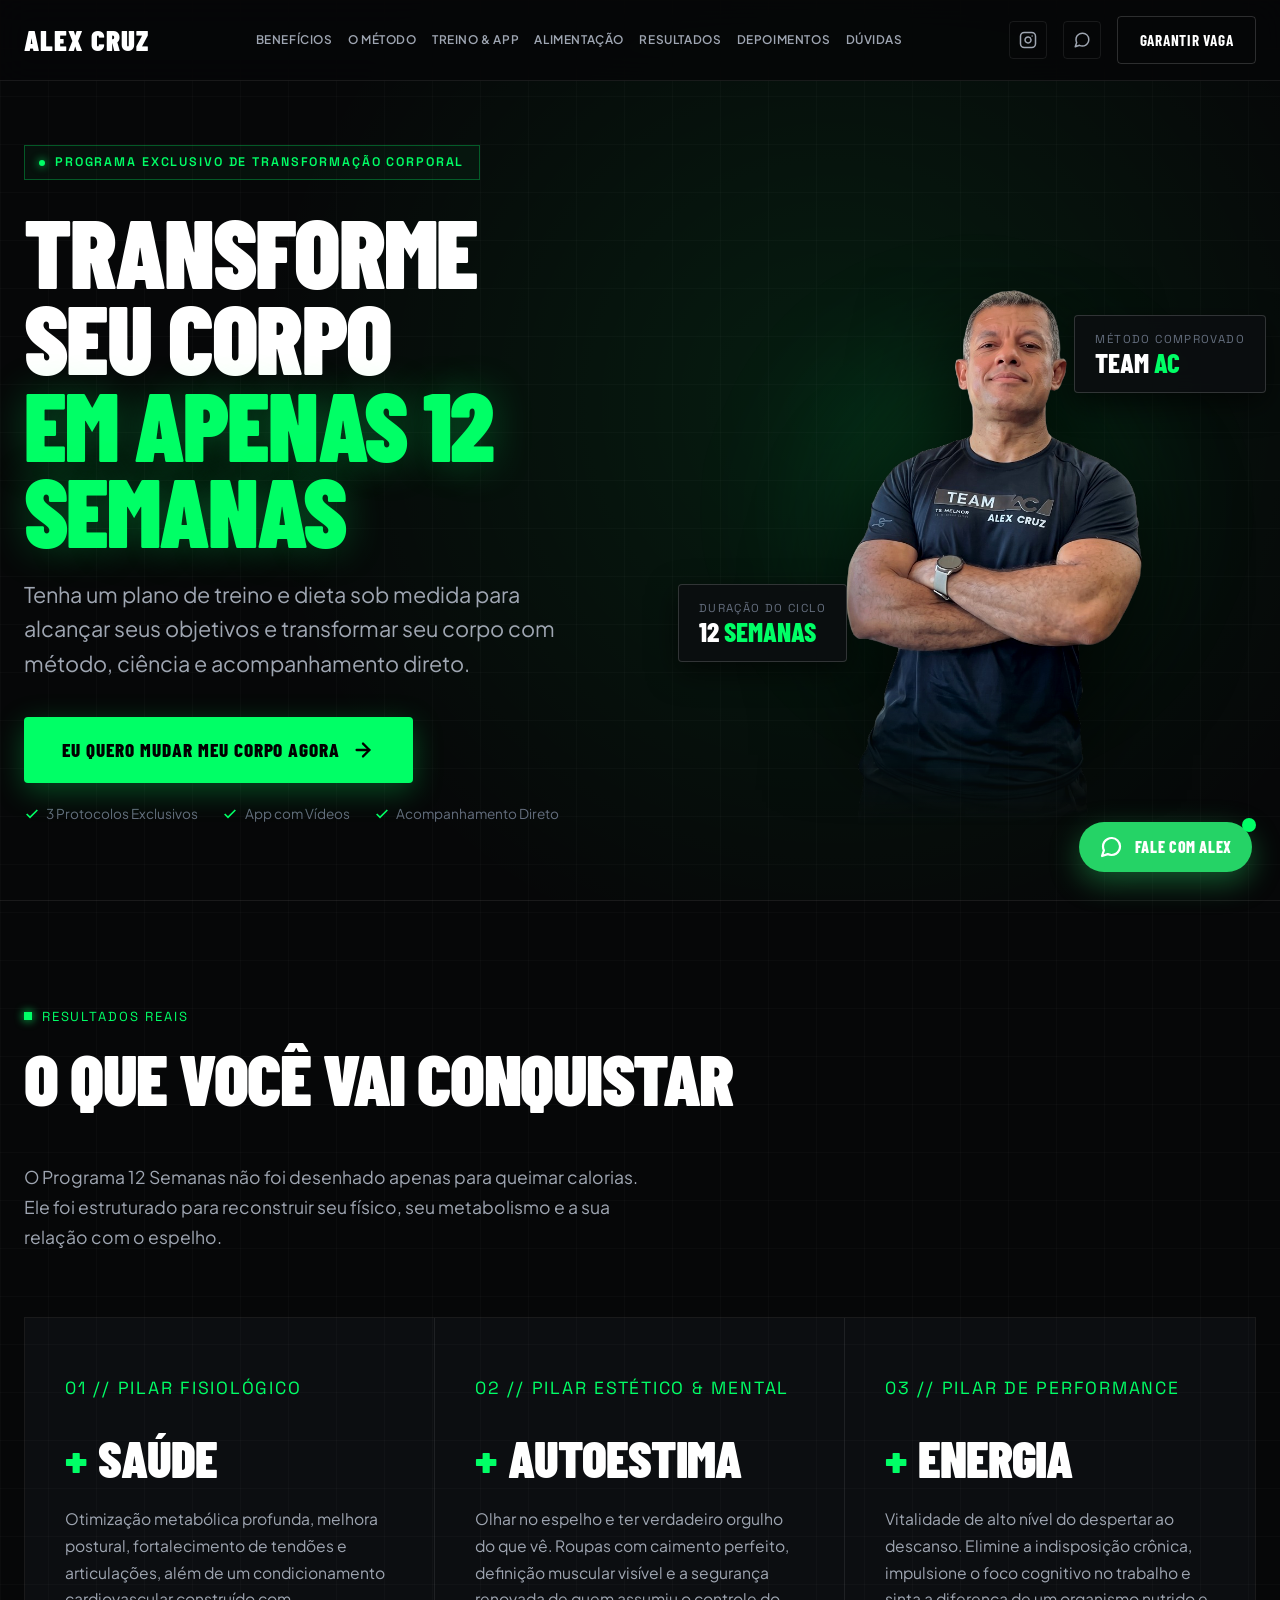
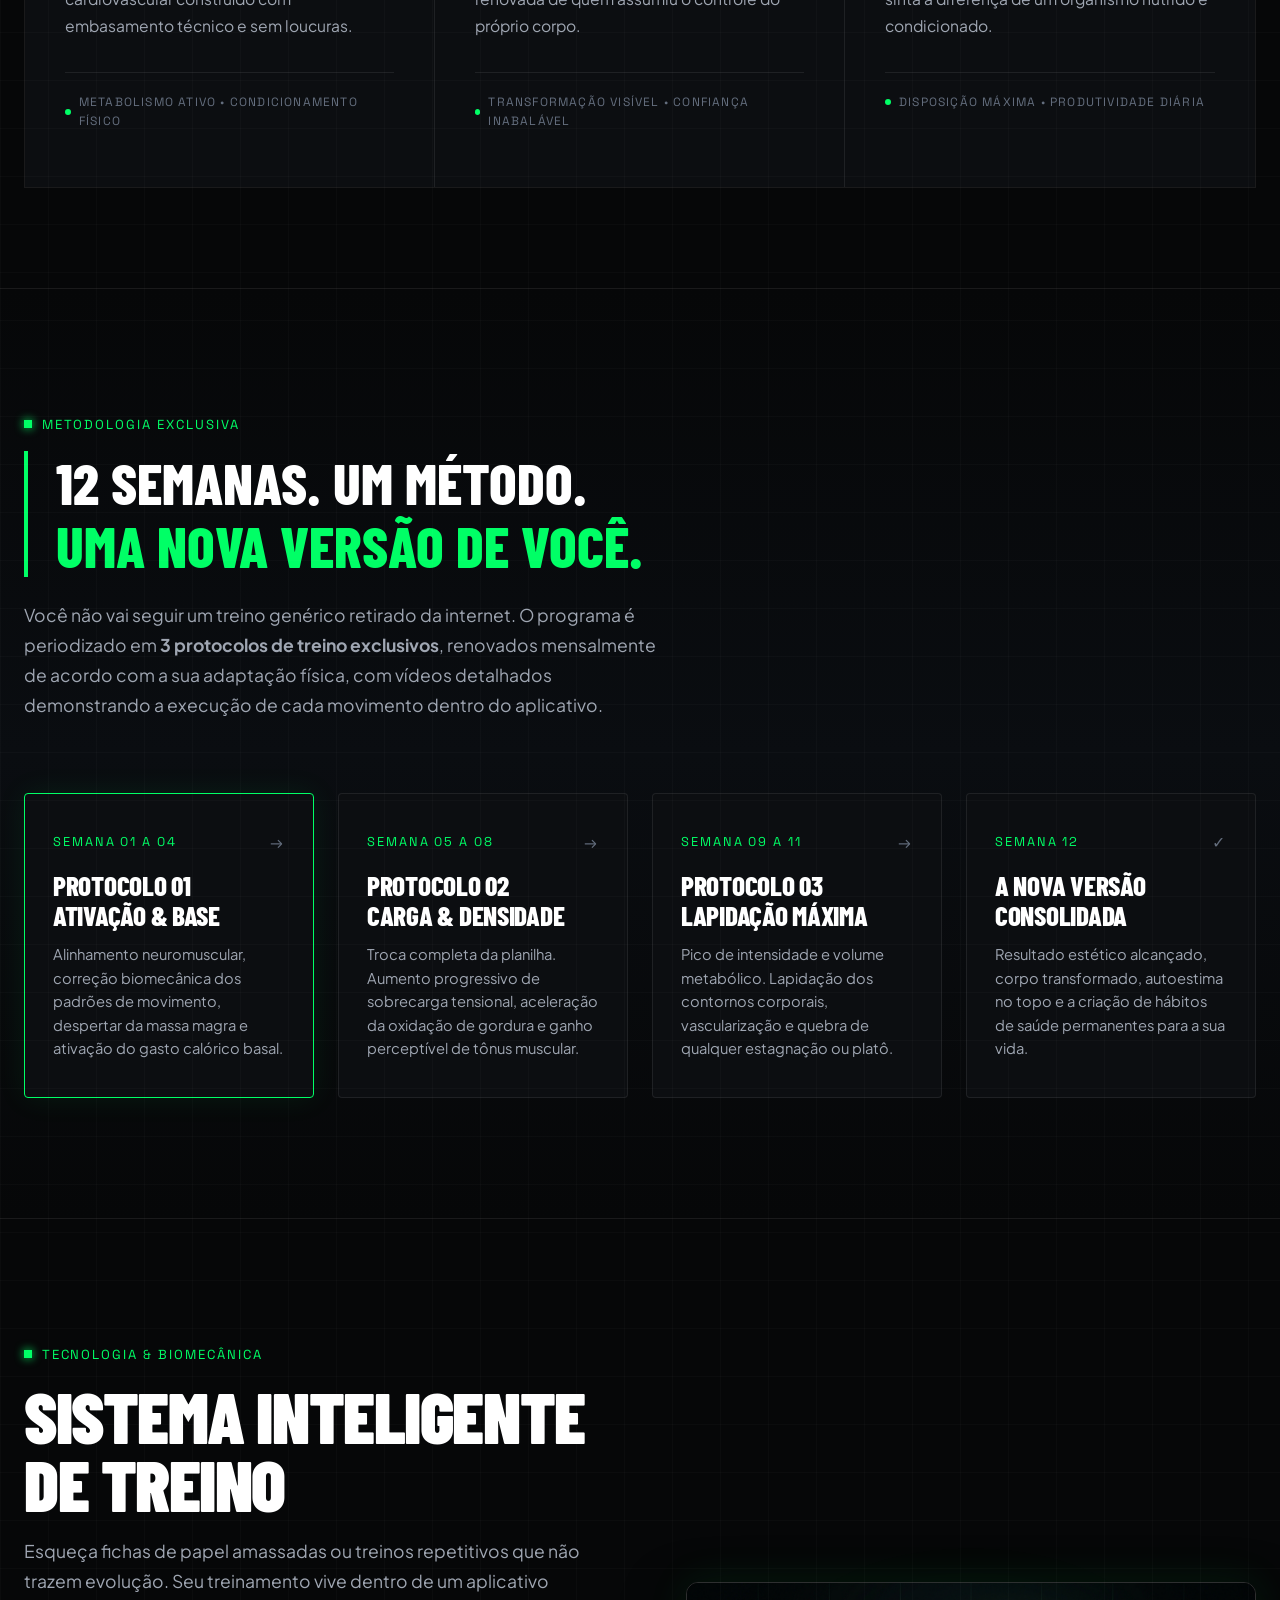
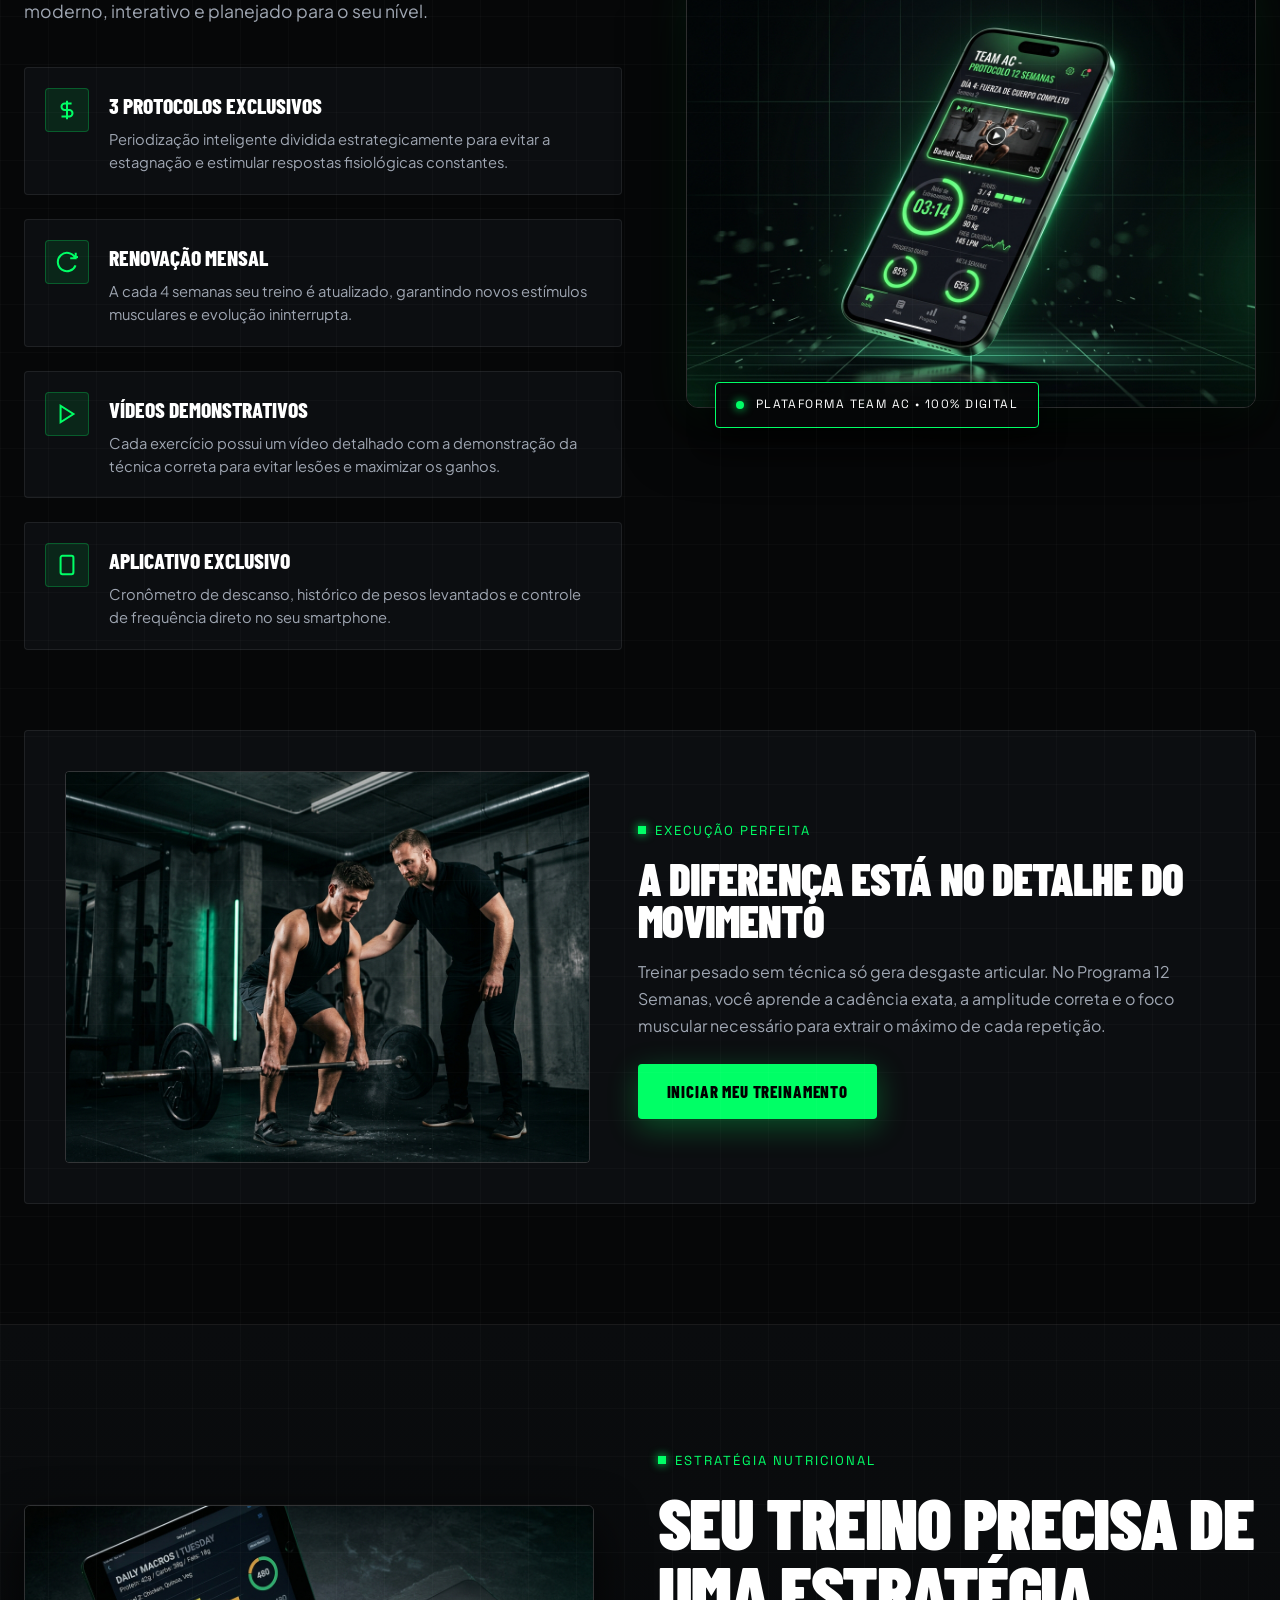
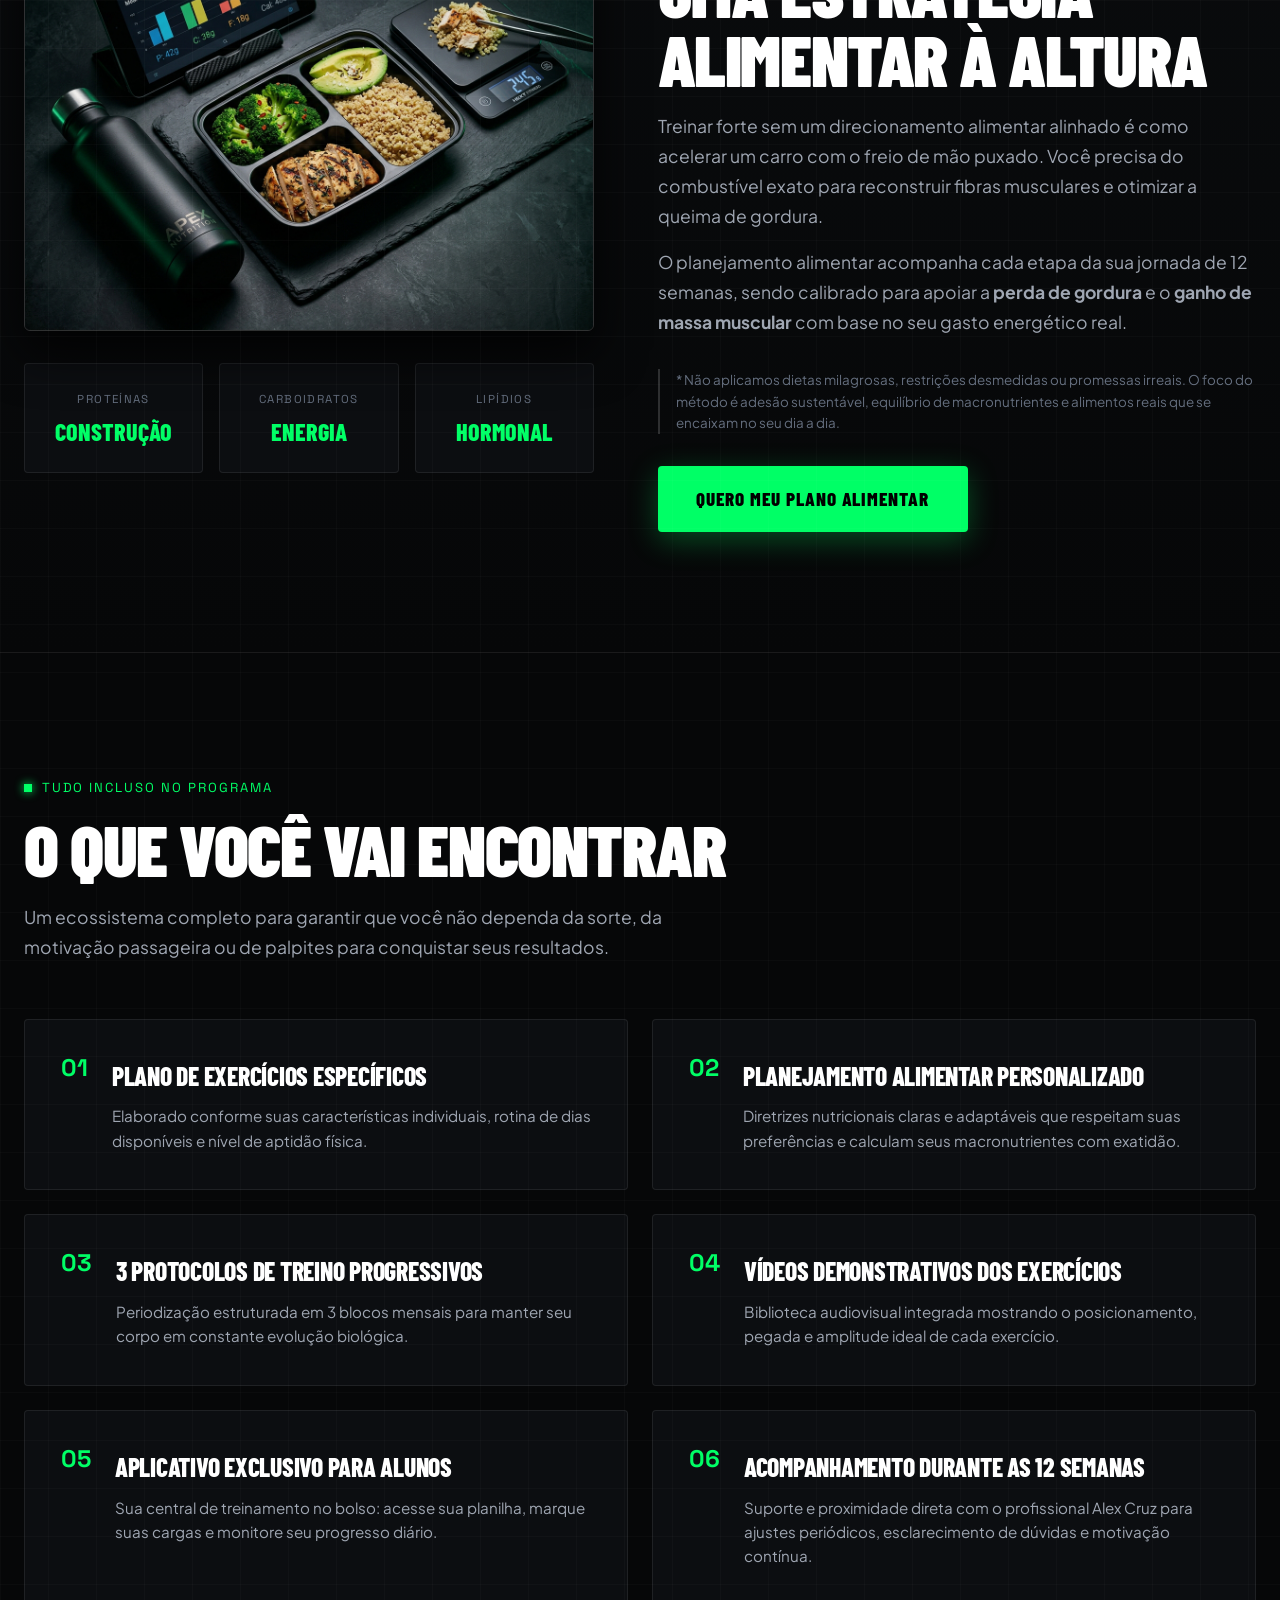
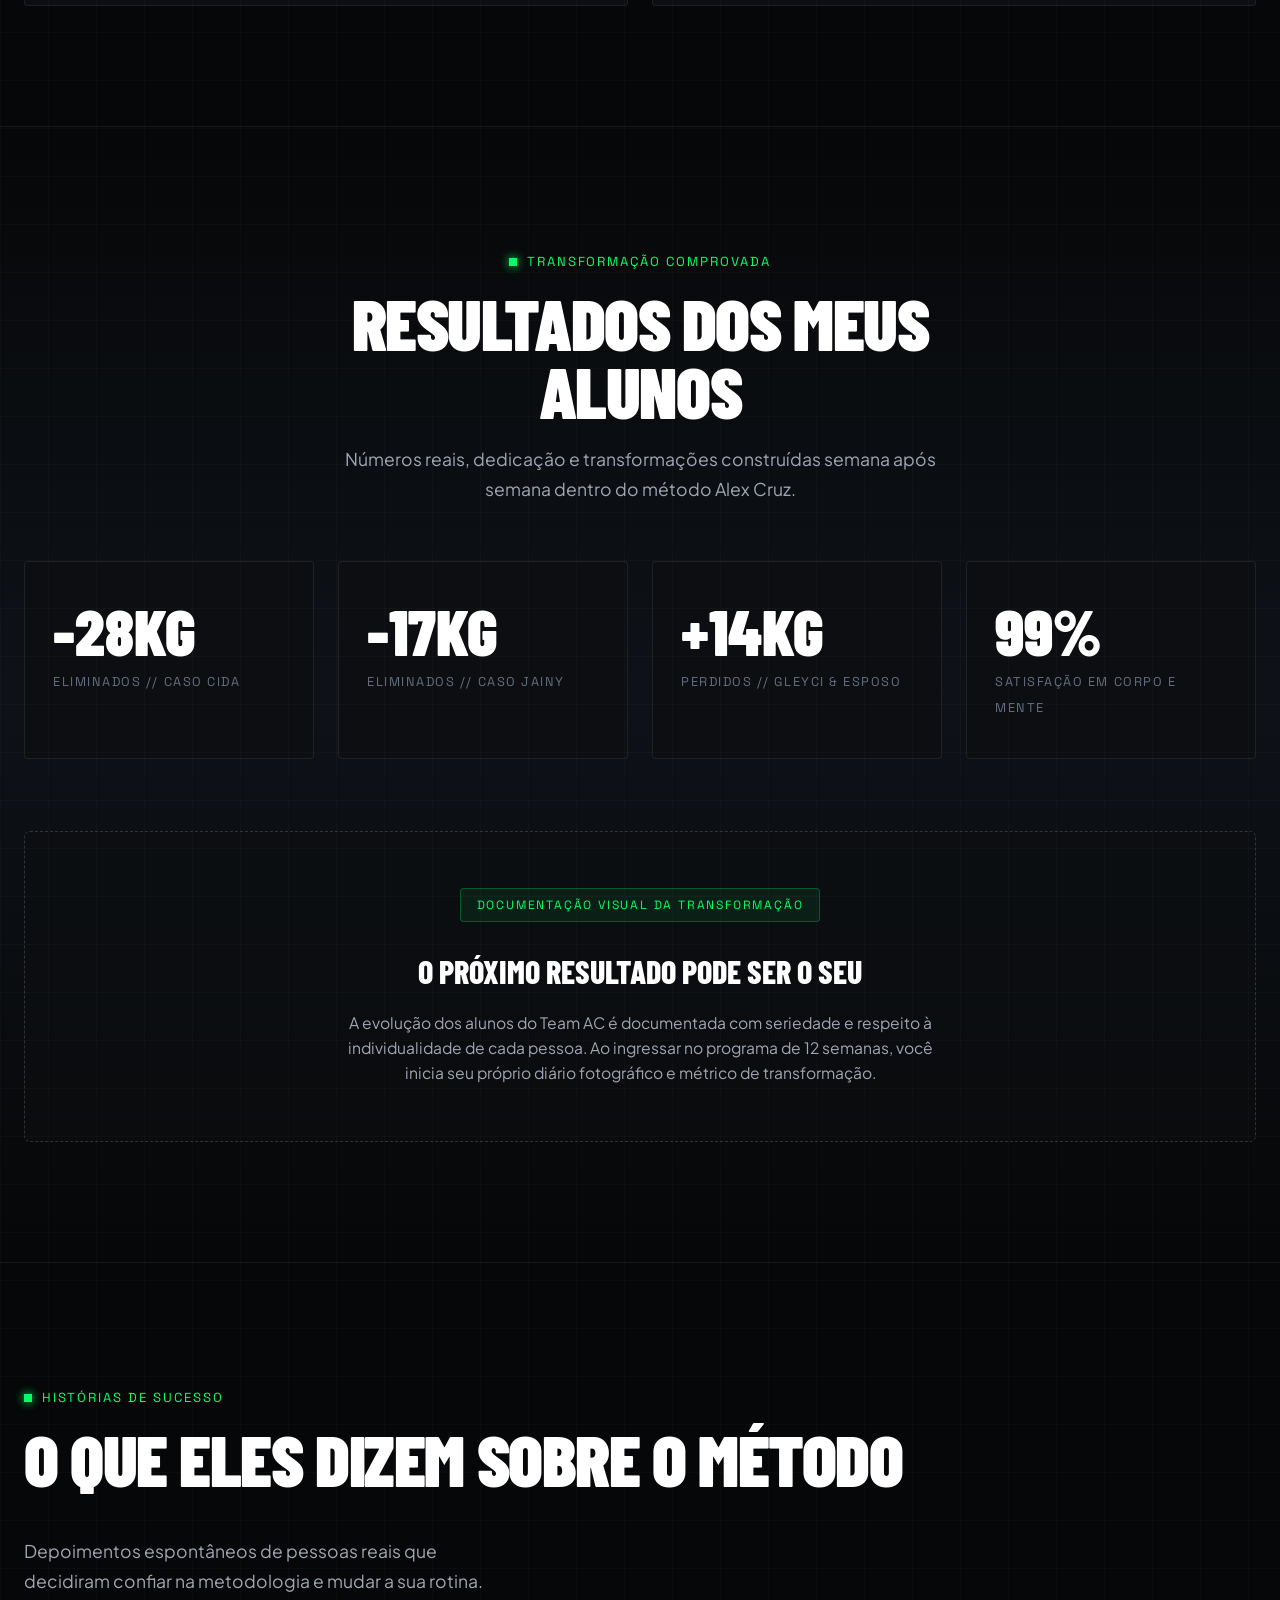
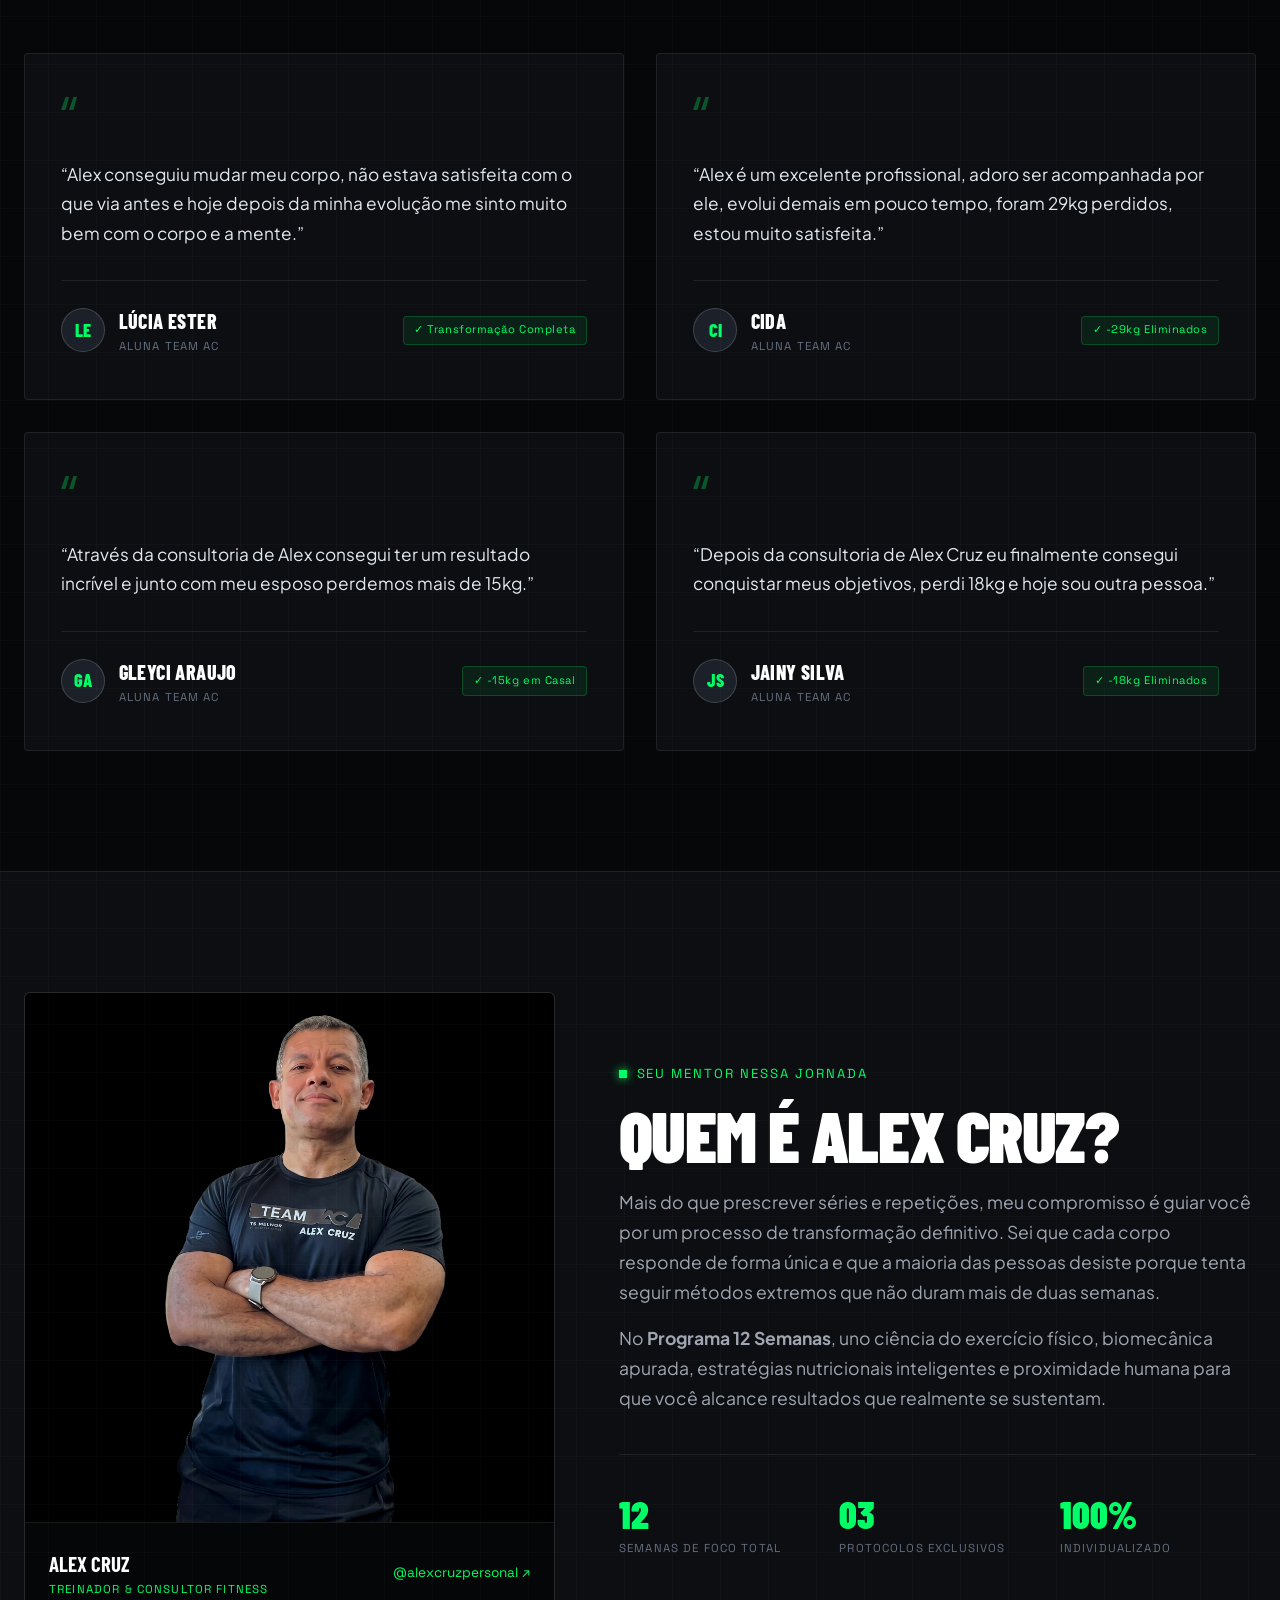
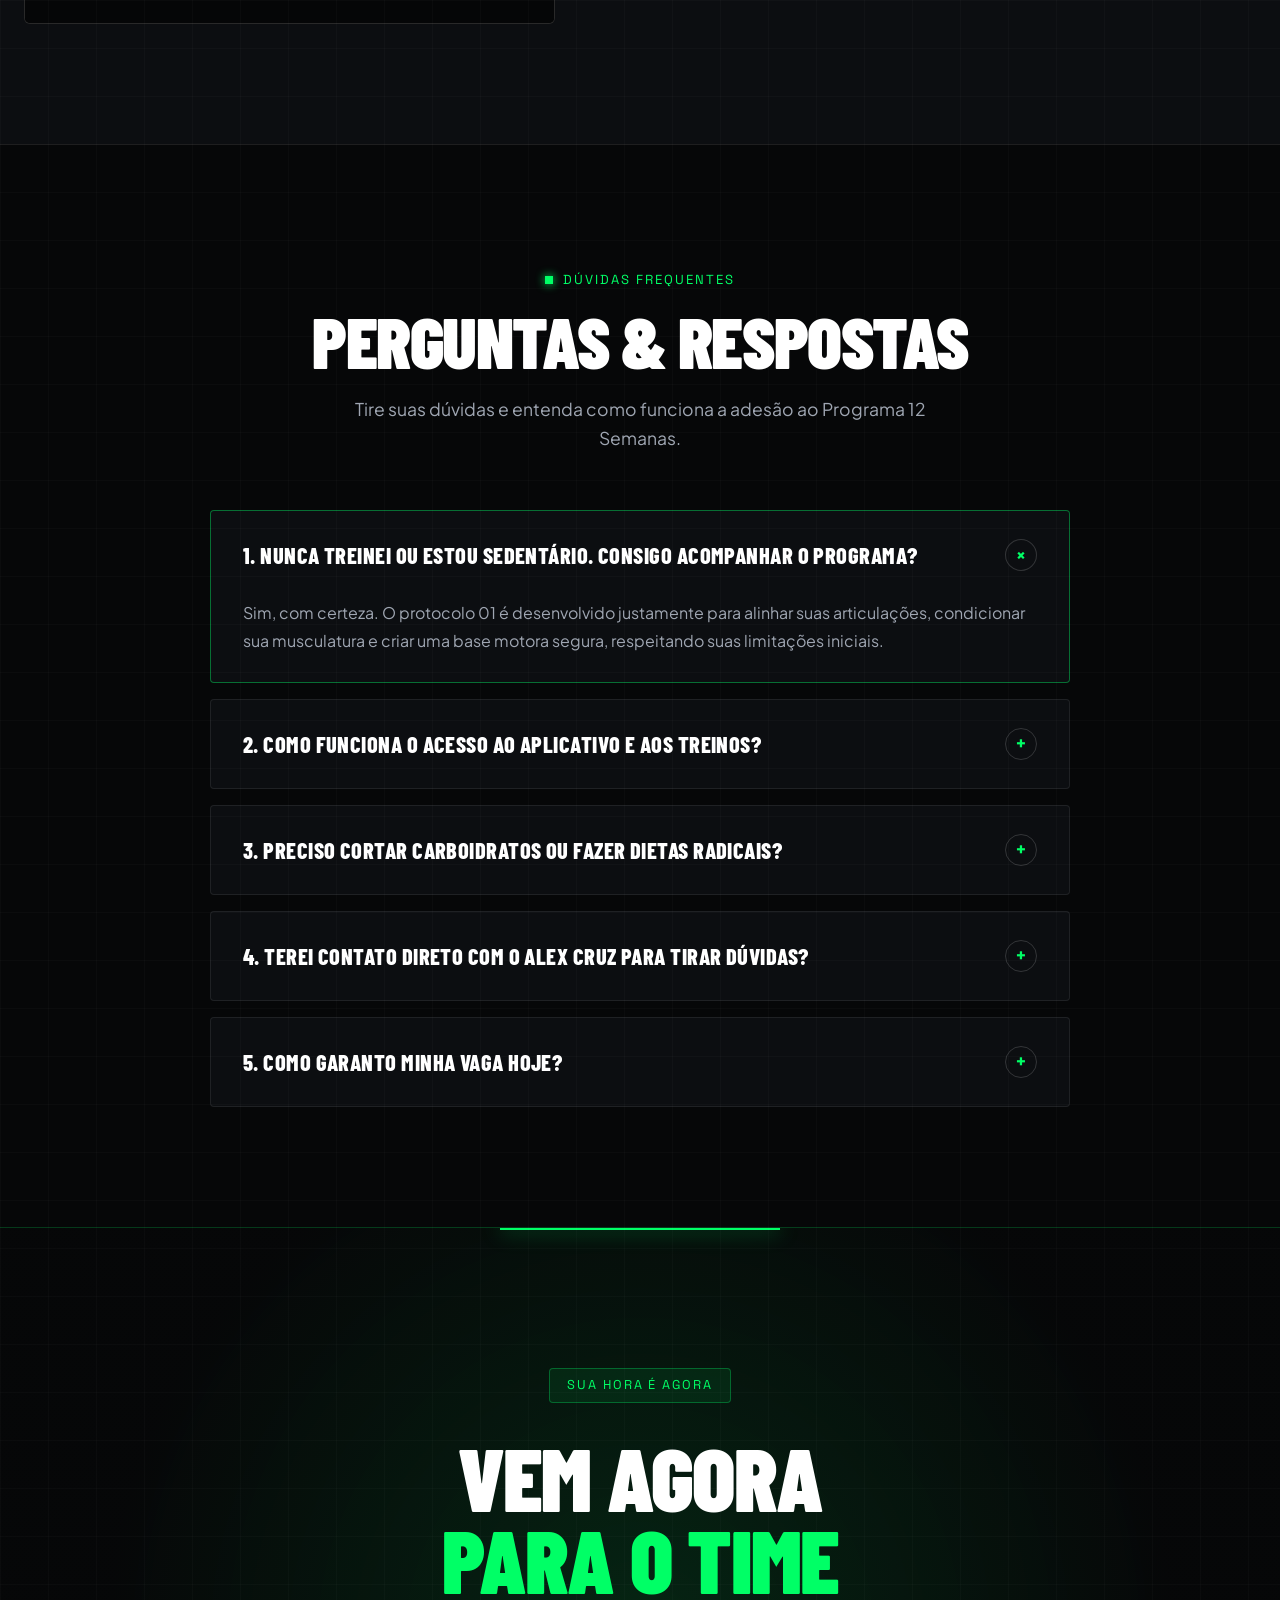
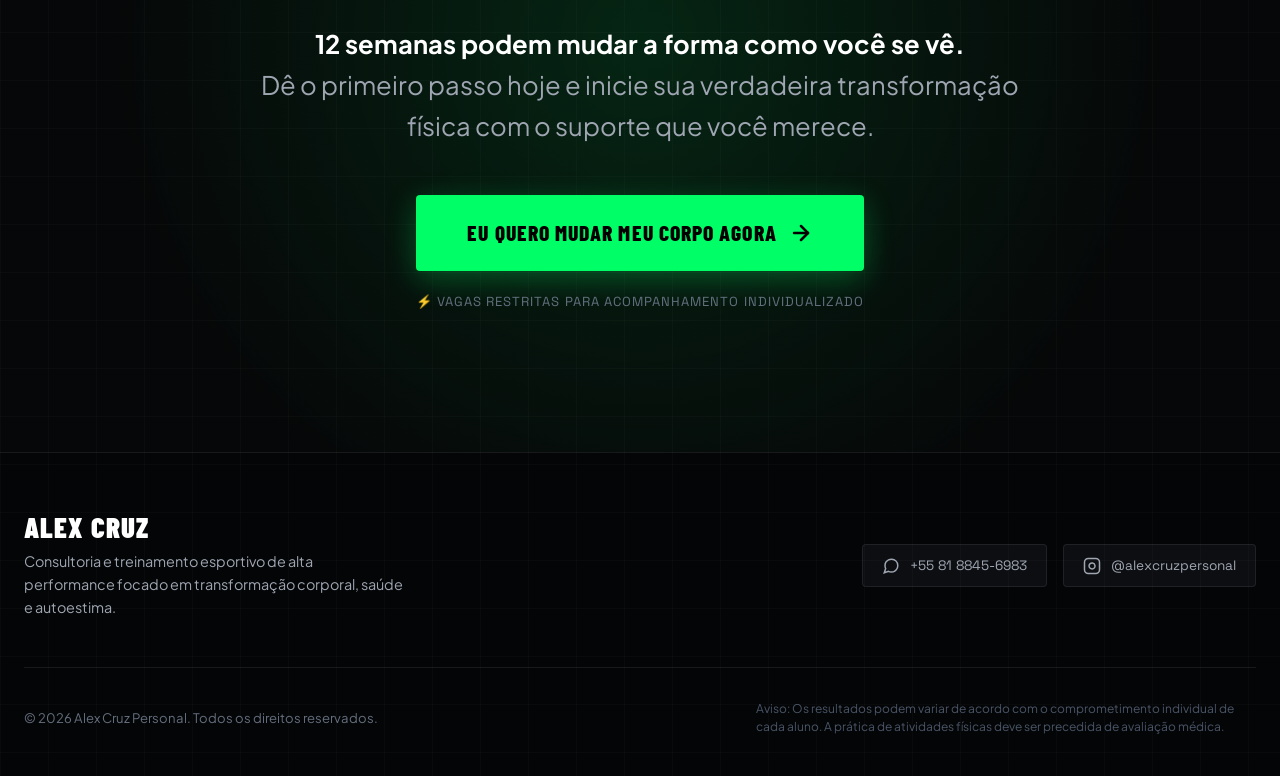
==== index.html @ e9a7831a "tudo" ====
<!DOCTYPE html>
<html lang="pt-BR">
<head>
  <meta charset="UTF-8">
  <meta name="viewport" content="width=device-width, initial-scale=1.0">
  <title>ALEX CRUZ | Programa 12 Semanas - Transforme Seu Corpo</title>
  <meta name="description" content="Transforme seu corpo em apenas 12 semanas com o acompanhamento de Alex Cruz. Treino e alimentação sob medida com protocolos exclusivos e aplicativo dedicado.">
  
  <!-- Favicon -->
  <link rel="icon" type="image/svg+xml" href="data:image/svg+xml,<svg xmlns='http://www.w3.org/2000/svg' viewBox='0 0 100 100'><text y='.9em' font-size='90'>⚡</text></svg>">
  
  <!-- CSS -->
  <link rel="stylesheet" href="css/style.css">
</head>
<body class="bg-pattern">

  <!-- Header / Navigation -->
  <header class="site-header">
    <div class="container">
      <div class="nav-wrap">
        <a href="#" class="brand-logo">
          <span class="brand-logo-text">ALEX CRUZ</span>
        </a>

        <nav>
          <ul class="nav-links">
            <li><a href="#beneficios">Benefícios</a></li>
            <li><a href="#programa">O Método</a></li>
            <li><a href="#treinamento">Treino & App</a></li>
            <li><a href="#alimentacao">Alimentação</a></li>
            <li><a href="#resultados">Resultados</a></li>
            <li><a href="#depoimentos">Depoimentos</a></li>
            <li><a href="#faq">Dúvidas</a></li>
          </ul>
        </nav>

        <div class="nav-cta-group">
          <!-- Instagram -->
          <a href="https://www.instagram.com/alexcruzpersonal" target="_blank" rel="noopener noreferrer" class="social-pill" title="Instagram @alexcruzpersonal">
            <svg width="18" height="18" viewBox="0 0 24 24" fill="none" stroke="currentColor" stroke-width="2" stroke-linecap="round" stroke-linejoin="round">
              <rect x="2" y="2" width="20" height="20" rx="5" ry="5"></rect>
              <path d="M16 11.37A4 4 0 1 1 12.63 8 4 4 0 0 1 16 11.37z"></path>
              <line x1="17.5" y1="6.5" x2="17.51" y2="6.5"></line>
            </svg>
          </a>

          <!-- WhatsApp Direct -->
          <a href="https://wa.me/5581988456983?text=Ol%C3%A1%20Alex%2C%20quero%20transformar%20meu%20corpo%20com%20o%20Programa%2012%20Semanas!" target="_blank" rel="noopener noreferrer" class="social-pill" title="WhatsApp (+55 81 8845-6983)">
            <svg width="18" height="18" viewBox="0 0 24 24" fill="none" stroke="currentColor" stroke-width="2" stroke-linecap="round" stroke-linejoin="round">
              <path d="M21 11.5a8.38 8.38 0 0 1-.9 3.8 8.5 8.5 0 0 1-7.6 4.7 8.38 8.38 0 0 1-3.8-.9L3 21l1.9-5.7a8.38 8.38 0 0 1-.9-3.8 8.5 8.5 0 0 1 4.7-7.6 8.38 8.38 0 0 1 3.8-.9h.5a8.48 8.48 0 0 1 8 8v.5z"></path>
            </svg>
          </a>

          <a href="https://wa.me/5581988456983?text=Ol%C3%A1%20Alex%2C%20quero%20transformar%20meu%20corpo%20com%20o%20Programa%2012%20Semanas!" target="_blank" rel="noopener noreferrer" class="btn-secondary">
            Garantir Vaga
          </a>

          <button class="mobile-toggle" aria-label="Abrir menu">
            ☰
          </button>
        </div>
      </div>
    </div>
  </header>

  <!-- ==========================================================================
       1. HERO SECTION
       Alex Cruz Protagonista • Grande • Sem Fundo • Transparência Vertical
       ========================================================================== -->
  <section class="hero-section">
    <div class="container">
      <div class="hero-grid">
        
        <!-- Hero Text & CTA -->
        <div class="hero-content">
          <div class="hero-badge-tag">
            <span class="hero-badge-dot"></span>
            PROGRAMA EXCLUSIVO DE TRANSFORMAÇÃO CORPORAL
          </div>

          <h1 class="hero-title">
            TRANSFORME<br>
            SEU CORPO
            <span class="hero-title-highlight">EM APENAS 12 SEMANAS</span>
          </h1>

          <p class="hero-subheadline">
            Tenha um plano de treino e dieta sob medida para alcançar seus objetivos e transformar seu corpo com método, ciência e acompanhamento direto.
          </p>

          <div class="hero-actions">
            <a href="https://wa.me/5581988456983?text=Ol%C3%A1%20Alex%2C%20quero%20transformar%20meu%20corpo%20com%20o%20Programa%2012%20Semanas!" target="_blank" rel="noopener noreferrer" class="btn-primary">
              <span>EU QUERO MUDAR MEU CORPO AGORA</span>
              <svg width="22" height="22" viewBox="0 0 24 24" fill="none" stroke="currentColor" stroke-width="2.5" stroke-linecap="round" stroke-linejoin="round">
                <line x1="5" y1="12" x2="19" y2="12"></line>
                <polyline points="12 5 19 12 12 19"></polyline>
              </svg>
            </a>

            <div class="hero-guarantee">
              <div class="hero-guarantee-item">
                <svg width="16" height="16" viewBox="0 0 24 24" fill="none" stroke="currentColor" stroke-width="2.5"><polyline points="20 6 9 17 4 12"></polyline></svg>
                <span>3 Protocolos Exclusivos</span>
              </div>
              <div class="hero-guarantee-item">
                <svg width="16" height="16" viewBox="0 0 24 24" fill="none" stroke="currentColor" stroke-width="2.5"><polyline points="20 6 9 17 4 12"></polyline></svg>
                <span>App com Vídeos</span>
              </div>
              <div class="hero-guarantee-item">
                <svg width="16" height="16" viewBox="0 0 24 24" fill="none" stroke="currentColor" stroke-width="2.5"><polyline points="20 6 9 17 4 12"></polyline></svg>
                <span>Acompanhamento Direto</span>
              </div>
            </div>
          </div>
        </div>

        <!-- Hero Visual: Alex Cruz Protagonist -->
        <div class="hero-visual-wrapper">
          <div class="hero-visual-aura"></div>
          
          <div class="hero-visual-frame">
            <img 
              src="assets/alex-hero.png" 
              alt="Alex Cruz - Especialista em Treinamento e Transformação Corporal" 
              class="alex-protagonist-img"
            >
          </div>

          <!-- Floating Badges -->
          <div class="hero-stat-badge badge-left">
            <span class="badge-label">DURAÇÃO DO CICLO</span>
            <div class="badge-val">12 <span class="text-green">SEMANAS</span></div>
          </div>

          <div class="hero-stat-badge badge-right">
            <span class="badge-label">MÉTODO COMPROVADO</span>
            <div class="badge-val">TEAM <span class="text-green">AC</span></div>
          </div>

        </div>

      </div>
    </div>
  </section>

  <!-- ==========================================================================
       2. BENEFÍCIOS SECTION
       Composição Editorial com Números Gigantes (+ SAÚDE, + AUTOESTIMA, + ENERGIA)
       ========================================================================== -->
  <section class="benefits-section" id="beneficios">
    <div class="container">
      <div class="benefits-header-editorial">
        <div>
          <span class="eyebrow">RESULTADOS REAIS</span>
          <h2 class="section-title">O QUE VOCÊ VAI CONQUISTAR</h2>
        </div>
        <p class="section-desc">
          O Programa 12 Semanas não foi desenhado apenas para queimar calorias. Ele foi estruturado para reconstruir seu físico, seu metabolismo e a sua relação com o espelho.
        </p>
      </div>

      <div class="benefits-editorial-grid">
        
        <!-- Benefício 01: + SAÚDE -->
        <div class="benefit-block">
          <div class="benefit-num">01 // PILAR FISIOLÓGICO</div>
          <h3 class="benefit-word"><span class="plus">+</span> SAÚDE</h3>
          <p class="benefit-text">
            Otimização metabólica profunda, melhora postural, fortalecimento de tendões e articulações, além de um condicionamento cardiovascular construído com embasamento técnico e sem loucuras.
          </p>
          <div class="benefit-metric-tag">
            <span class="indicator-dot"></span>
            METABOLISMO ATIVO • CONDICIONAMENTO FÍSICO
          </div>
        </div>

        <!-- Benefício 02: + AUTOESTIMA -->
        <div class="benefit-block">
          <div class="benefit-num">02 // PILAR ESTÉTICO & MENTAL</div>
          <h3 class="benefit-word"><span class="plus">+</span> AUTOESTIMA</h3>
          <p class="benefit-text">
            Olhar no espelho e ter verdadeiro orgulho do que vê. Roupas com caimento perfeito, definição muscular visível e a segurança renovada de quem assumiu o controle do próprio corpo.
          </p>
          <div class="benefit-metric-tag">
            <span class="indicator-dot"></span>
            TRANSFORMAÇÃO VISÍVEL • CONFIANÇA INABALÁVEL
          </div>
        </div>

        <!-- Benefício 03: + ENERGIA -->
        <div class="benefit-block">
          <div class="benefit-num">03 // PILAR DE PERFORMANCE</div>
          <h3 class="benefit-word"><span class="plus">+</span> ENERGIA</h3>
          <p class="benefit-text">
            Vitalidade de alto nível do despertar ao descanso. Elimine a indisposição crônica, impulsione o foco cognitivo no trabalho e sinta a diferença de um organismo nutrido e condicionado.
          </p>
          <div class="benefit-metric-tag">
            <span class="indicator-dot"></span>
            DISPOSIÇÃO MÁXIMA • PRODUTIVIDADE DIÁRIA
          </div>
        </div>

      </div>
    </div>
  </section>

  <!-- ==========================================================================
       3. O PROGRAMA SECTION
       Conceito + Evolução Visual (SEMANA 01 → 05 → 09 → 12)
       ========================================================================== -->
  <section class="program-section" id="programa">
    <div class="container">
      
      <div class="program-concept-box">
        <span class="eyebrow">METODOLOGIA EXCLUSIVA</span>
        <h2 class="concept-big-text">
          12 SEMANAS. UM MÉTODO.<br>
          <span class="text-green">UMA NOVA VERSÃO DE VOCÊ.</span>
        </h2>
        <p class="section-desc" style="margin-top: 1.5rem;">
          Você não vai seguir um treino genérico retirado da internet. O programa é periodizado em <strong>3 protocolos de treino exclusivos</strong>, renovados mensalmente de acordo com a sua adaptação física, com vídeos detalhados demonstrando a execução de cada movimento dentro do aplicativo.
        </p>
      </div>

      <!-- Evolução Visual: Linha de Progressão -->
      <div class="evolution-timeline">
        
        <!-- Step 1 -->
        <div class="timeline-step active">
          <div class="step-marker">
            <span>SEMANA 01 A 04</span>
            <span class="step-arrow">→</span>
          </div>
          <h3 class="step-title">PROTOCOLO 01<br>ATIVAÇÃO & BASE</h3>
          <p class="step-desc">
            Alinhamento neuromuscular, correção biomecânica dos padrões de movimento, despertar da massa magra e ativação do gasto calórico basal.
          </p>
        </div>

        <!-- Step 2 -->
        <div class="timeline-step">
          <div class="step-marker">
            <span>SEMANA 05 A 08</span>
            <span class="step-arrow">→</span>
          </div>
          <h3 class="step-title">PROTOCOLO 02<br>CARGA & DENSIDADE</h3>
          <p class="step-desc">
            Troca completa da planilha. Aumento progressivo de sobrecarga tensional, aceleração da oxidação de gordura e ganho perceptível de tônus muscular.
          </p>
        </div>

        <!-- Step 3 -->
        <div class="timeline-step">
          <div class="step-marker">
            <span>SEMANA 09 A 11</span>
            <span class="step-arrow">→</span>
          </div>
          <h3 class="step-title">PROTOCOLO 03<br>LAPIDAÇÃO MÁXIMA</h3>
          <p class="step-desc">
            Pico de intensidade e volume metabólico. Lapidação dos contornos corporais, vascularização e quebra de qualquer estagnação ou platô.
          </p>
        </div>

        <!-- Step 4 -->
        <div class="timeline-step">
          <div class="step-marker">
            <span>SEMANA 12</span>
            <span class="step-arrow">✓</span>
          </div>
          <h3 class="step-title">A NOVA VERSÃO<br>CONSOLIDADA</h3>
          <p class="step-desc">
            Resultado estético alcançado, corpo transformado, autoestima no topo e a criação de hábitos de saúde permanentes para a sua vida.
          </p>
        </div>

      </div>

    </div>
  </section>

  <!-- ==========================================================================
       4. TREINAMENTO
       Sistema de Treino + Smartphone App Mockup + Treino em Ação
       ========================================================================== -->
  <section class="training-section" id="treinamento">
    <div class="container">
      
      <div class="training-grid">
        
        <div>
          <span class="eyebrow">TECNOLOGIA & BIOMECÂNICA</span>
          <h2 class="section-title">SISTEMA INTELIGENTE DE TREINO</h2>
          <p class="section-desc">
            Esqueça fichas de papel amassadas ou treinos repetitivos que não trazem evolução. Seu treinamento vive dentro de um aplicativo moderno, interativo e planejado para o seu nível.
          </p>

          <div class="training-pillars-list">
            
            <div class="training-pillar-item">
              <div class="pillar-icon-box">
                <svg width="22" height="22" viewBox="0 0 24 24" fill="none" stroke="currentColor" stroke-width="2.2"><path d="M12 2v20M17 5H9.5a3.5 3.5 0 0 0 0 7h5a3.5 3.5 0 0 1 0 7H6"></path></svg>
              </div>
              <div>
                <h4 class="pillar-title">3 Protocolos Exclusivos</h4>
                <p class="pillar-desc">Periodização inteligente dividida estrategicamente para evitar a estagnação e estimular respostas fisiológicas constantes.</p>
              </div>
            </div>

            <div class="training-pillar-item">
              <div class="pillar-icon-box">
                <svg width="22" height="22" viewBox="0 0 24 24" fill="none" stroke="currentColor" stroke-width="2.2"><path d="M21.5 2v6h-6M21.34 15.57a10 10 0 1 1-.57-8.38l5.67-1.19"></path></svg>
              </div>
              <div>
                <h4 class="pillar-title">Renovação Mensal</h4>
                <p class="pillar-desc">A cada 4 semanas seu treino é atualizado, garantindo novos estímulos musculares e evolução ininterrupta.</p>
              </div>
            </div>

            <div class="training-pillar-item">
              <div class="pillar-icon-box">
                <svg width="22" height="22" viewBox="0 0 24 24" fill="none" stroke="currentColor" stroke-width="2.2"><polygon points="5 3 19 12 5 21 5 3"></polygon></svg>
              </div>
              <div>
                <h4 class="pillar-title">Vídeos Demonstrativos</h4>
                <p class="pillar-desc">Cada exercício possui um vídeo detalhado com a demonstração da técnica correta para evitar lesões e maximizar os ganhos.</p>
              </div>
            </div>

            <div class="training-pillar-item">
              <div class="pillar-icon-box">
                <svg width="22" height="22" viewBox="0 0 24 24" fill="none" stroke="currentColor" stroke-width="2.2"><rect x="5" y="2" width="14" height="20" rx="2" ry="2"></rect><line x1="12" y1="18" x2="12.01" y2="18"></line></svg>
              </div>
              <div>
                <h4 class="pillar-title">Aplicativo Exclusivo</h4>
                <p class="pillar-desc">Cronômetro de descanso, histórico de pesos levantados e controle de frequência direto no seu smartphone.</p>
              </div>
            </div>

          </div>
        </div>

        <!-- Smartphone Mockup Display -->
        <div class="app-mockup-container">
          <div class="mockup-glow"></div>
          <div class="app-img-frame">
            <img 
              src="assets/app-mockup.jpg" 
              alt="Aplicativo Exclusivo TEAM AC - Alex Cruz Treinamento" 
            >
          </div>
          <div class="mockup-floating-tag">
            <span class="dot"></span>
            <span>PLATAFORMA TEAM AC • 100% DIGITAL</span>
          </div>
        </div>

      </div>

      <!-- Training Action Banner -->
      <div class="training-action-strip">
        <div class="action-photo-wrap">
          <img src="assets/training-action.jpg" alt="Acompanhamento técnico e execução perfeita">
        </div>
        <div>
          <span class="eyebrow">EXECUÇÃO PERFEITA</span>
          <h3 class="section-title" style="font-size: clamp(2rem, 3.5vw, 3rem); margin-bottom: 1rem;">
            A DIFERENÇA ESTÁ NO DETALHE DO MOVIMENTO
          </h3>
          <p class="section-desc" style="font-size: 1rem; margin-bottom: 1.5rem;">
            Treinar pesado sem técnica só gera desgaste articular. No Programa 12 Semanas, você aprende a cadência exata, a amplitude correta e o foco muscular necessário para extrair o máximo de cada repetição.
          </p>
          <a href="https://wa.me/5581988456983?text=Ol%C3%A1%20Alex%2C%20quero%20transformar%20meu%20corpo%20com%20o%20Programa%2012%20Semanas!" target="_blank" rel="noopener noreferrer" class="btn-primary" style="padding: 0.9rem 1.8rem; font-size: 1.05rem;">
            INICIAR MEU TREINAMENTO
          </a>
        </div>
      </div>

    </div>
  </section>

  <!-- ==========================================================================
       5. ALIMENTAÇÃO
       Planejamento Alimentar Personalizado • Sem loucuras
       ========================================================================== -->
  <section class="nutrition-section" id="alimentacao">
    <div class="container">
      <div class="nutrition-grid">
        
        <!-- Image & Macro Cards -->
        <div>
          <div class="nutrition-visual-wrap">
            <img src="assets/nutrition-plan.jpg" alt="Planejamento alimentar personalizado e calculado para você">
          </div>

          <div class="macro-metrics-bar">
            <div class="macro-box">
              <span class="macro-name">PROTEÍNAS</span>
              <div class="macro-status">CONSTRUÇÃO</div>
            </div>
            <div class="macro-box">
              <span class="macro-name">CARBOIDRATOS</span>
              <div class="macro-status">ENERGIA</div>
            </div>
            <div class="macro-box">
              <span class="macro-name">LIPÍDIOS</span>
              <div class="macro-status">HORMONAL</div>
            </div>
          </div>
        </div>

        <!-- Copy & Strategy -->
        <div>
          <span class="eyebrow">ESTRATÉGIA NUTRICIONAL</span>
          <h2 class="section-title">
            SEU TREINO PRECISA DE UMA ESTRATÉGIA ALIMENTAR À ALTURA
          </h2>
          <p class="section-desc">
            Treinar forte sem um direcionamento alimentar alinhado é como acelerar um carro com o freio de mão puxado. Você precisa do combustível exato para reconstruir fibras musculares e otimizar a queima de gordura.
          </p>
          
          <p class="section-desc" style="margin-top: 1rem;">
            O planejamento alimentar acompanha cada etapa da sua jornada de 12 semanas, sendo calibrado para apoiar a <strong>perda de gordura</strong> e o <strong>ganho de massa muscular</strong> com base no seu gasto energético real.
          </p>

          <p class="nutrition-disclaimer">
            * Não aplicamos dietas milagrosas, restrições desmedidas ou promessas irreais. O foco do método é adesão sustentável, equilíbrio de macronutrientes e alimentos reais que se encaixam no seu dia a dia.
          </p>

          <div style="margin-top: 2rem;">
            <a href="https://wa.me/5581988456983?text=Ol%C3%A1%20Alex%2C%20quero%20transformar%20meu%20corpo%20com%20o%20Programa%2012%20Semanas!" target="_blank" rel="noopener noreferrer" class="btn-primary">
              QUERO MEU PLANO ALIMENTAR
            </a>
          </div>
        </div>

      </div>
    </div>
  </section>

  <!-- ==========================================================================
       6. O QUE VOCÊ VAI ENCONTRAR
       Composição Editorial Forte • 6 Pilares Estruturados
       ========================================================================== -->
  <section class="deliverables-section">
    <div class="container">
      <div>
        <span class="eyebrow">TUDO INCLUSO NO PROGRAMA</span>
        <h2 class="section-title">O QUE VOCÊ VAI ENCONTRAR</h2>
        <p class="section-desc">
          Um ecossistema completo para garantir que você não dependa da sorte, da motivação passageira ou de palpites para conquistar seus resultados.
        </p>
      </div>

      <div class="deliverables-editorial-list">
        
        <div class="deliverable-item">
          <span class="deliverable-index">01</span>
          <div class="deliverable-content">
            <h4>Plano de Exercícios Específicos</h4>
            <p>Elaborado conforme suas características individuais, rotina de dias disponíveis e nível de aptidão física.</p>
          </div>
        </div>

        <div class="deliverable-item">
          <span class="deliverable-index">02</span>
          <div class="deliverable-content">
            <h4>Planejamento Alimentar Personalizado</h4>
            <p>Diretrizes nutricionais claras e adaptáveis que respeitam suas preferências e calculam seus macronutrientes com exatidão.</p>
          </div>
        </div>

        <div class="deliverable-item">
          <span class="deliverable-index">03</span>
          <div class="deliverable-content">
            <h4>3 Protocolos de Treino Progressivos</h4>
            <p>Periodização estruturada em 3 blocos mensais para manter seu corpo em constante evolução biológica.</p>
          </div>
        </div>

        <div class="deliverable-item">
          <span class="deliverable-index">04</span>
          <div class="deliverable-content">
            <h4>Vídeos Demonstrativos dos Exercícios</h4>
            <p>Biblioteca audiovisual integrada mostrando o posicionamento, pegada e amplitude ideal de cada exercício.</p>
          </div>
        </div>

        <div class="deliverable-item">
          <span class="deliverable-index">05</span>
          <div class="deliverable-content">
            <h4>Aplicativo Exclusivo para Alunos</h4>
            <p>Sua central de treinamento no bolso: acesse sua planilha, marque suas cargas e monitore seu progresso diário.</p>
          </div>
        </div>

        <div class="deliverable-item">
          <span class="deliverable-index">06</span>
          <div class="deliverable-content">
            <h4>Acompanhamento Durante as 12 Semanas</h4>
            <p>Suporte e proximidade direta com o profissional Alex Cruz para ajustes periódicos, esclarecimento de dúvidas e motivação contínua.</p>
          </div>
        </div>

      </div>
    </div>
  </section>

  <!-- ==========================================================================
       7. RESULTADOS DOS ALUNOS
       Números Gigantes Validados & Galeria Editorial
       ========================================================================== -->
  <section class="results-section" id="resultados">
    <div class="container">
      <div style="text-align: center; max-width: 760px; margin: 0 auto;">
        <span class="eyebrow">TRANSFORMAÇÃO COMPROVADA</span>
        <h2 class="section-title">RESULTADOS DOS MEUS ALUNOS</h2>
        <p class="section-desc" style="margin: 0 auto;">
          Números reais, dedicação e transformações construídas semana após semana dentro do método Alex Cruz.
        </p>
      </div>

      <!-- Métricas Reais Extraídas dos Casos Reais -->
      <div class="metrics-giant-row">
        
        <div class="giant-metric-card">
          <div class="giant-metric-num animate-num" data-target="29" data-prefix="-" data-suffix="KG">-29KG</div>
          <span class="giant-metric-label">ELIMINADOS // CASO CIDA</span>
        </div>

        <div class="giant-metric-card">
          <div class="giant-metric-num animate-num" data-target="18" data-prefix="-" data-suffix="KG">-18KG</div>
          <span class="giant-metric-label">ELIMINADOS // CASO JAINY</span>
        </div>

        <div class="giant-metric-card">
          <div class="giant-metric-num animate-num" data-target="15" data-prefix="+" data-suffix="KG">+15KG</div>
          <span class="giant-metric-label">PERDIDOS // GLEYCI & ESPOSO</span>
        </div>

        <div class="giant-metric-card">
          <div class="giant-metric-num animate-num" data-target="100" data-prefix="" data-suffix="%">100%</div>
          <span class="giant-metric-label">SATISFAÇÃO EM CORPO E MENTE</span>
        </div>

      </div>

      <!-- Galeria Conceitual / Espaço reservado para fotos de alunos -->
      <div class="results-gallery-concept">
        <span class="concept-badge">DOCUMENTAÇÃO VISUAL DA TRANSFORMAÇÃO</span>
        <h4>O PRÓXIMO RESULTADO PODE SER O SEU</h4>
        <p>
          A evolução dos alunos do Team AC é documentada com seriedade e respeito à individualidade de cada pessoa. Ao ingressar no programa de 12 semanas, você inicia seu próprio diário fotográfico e métrico de transformação.
        </p>
      </div>

    </div>
  </section>

  <!-- ==========================================================================
       8. DEPOIMENTOS
       Depoimentos Fornecidos Verbatim • Sem alterações
       ========================================================================== -->
  <section class="testimonials-section" id="depoimentos">
    <div class="container">
      <div style="display: flex; justify-content: space-between; align-items: flex-end; flex-wrap: wrap; gap: 1.5rem;">
        <div>
          <span class="eyebrow">HISTÓRIAS DE SUCESSO</span>
          <h2 class="section-title">O QUE ELES DIZEM SOBRE O MÉTODO</h2>
        </div>
        <p class="section-desc" style="max-width: 480px;">
          Depoimentos espontâneos de pessoas reais que decidiram confiar na metodologia e mudar a sua rotina.
        </p>
      </div>

      <div class="testimonials-grid">
        
        <!-- Depoimento 1: Lúcia Ester -->
        <div class="testimonial-card">
          <div>
            <div class="testimonial-quote-icon">“</div>
            <p class="testimonial-quote">
              “Alex conseguiu mudar meu corpo, não estava satisfeita com o que via antes e hoje depois da minha evolução me sinto muito bem com o corpo e a mente.”
            </p>
          </div>
          <div class="testimonial-author-box">
            <div class="author-info">
              <div class="author-avatar-initials">LE</div>
              <div>
                <span class="author-name">Lúcia Ester</span>
                <span class="author-role">Aluna Team AC</span>
              </div>
            </div>
            <span class="verified-pill">✓ Transformação Completa</span>
          </div>
        </div>

        <!-- Depoimento 2: Cida -->
        <div class="testimonial-card">
          <div>
            <div class="testimonial-quote-icon">“</div>
            <p class="testimonial-quote">
              “Alex é um excelente profissional, adoro ser acompanhada por ele, evolui demais em pouco tempo, foram 29kg perdidos, estou muito satisfeita.”
            </p>
          </div>
          <div class="testimonial-author-box">
            <div class="author-info">
              <div class="author-avatar-initials">CI</div>
              <div>
                <span class="author-name">Cida</span>
                <span class="author-role">Aluna Team AC</span>
              </div>
            </div>
            <span class="verified-pill">✓ -29kg Eliminados</span>
          </div>
        </div>

        <!-- Depoimento 3: Gleyci Araujo -->
        <div class="testimonial-card">
          <div>
            <div class="testimonial-quote-icon">“</div>
            <p class="testimonial-quote">
              “Através da consultoria de Alex consegui ter um resultado incrível e junto com meu esposo perdemos mais de 15kg.”
            </p>
          </div>
          <div class="testimonial-author-box">
            <div class="author-info">
              <div class="author-avatar-initials">GA</div>
              <div>
                <span class="author-name">Gleyci Araujo</span>
                <span class="author-role">Aluna Team AC</span>
              </div>
            </div>
            <span class="verified-pill">✓ -15kg em Casal</span>
          </div>
        </div>

        <!-- Depoimento 4: Jainy Silva -->
        <div class="testimonial-card">
          <div>
            <div class="testimonial-quote-icon">“</div>
            <p class="testimonial-quote">
              “Depois da consultoria de Alex Cruz eu finalmente consegui conquistar meus objetivos, perdi 18kg e hoje sou outra pessoa.”
            </p>
          </div>
          <div class="testimonial-author-box">
            <div class="author-info">
              <div class="author-avatar-initials">JS</div>
              <div>
                <span class="author-name">Jainy Silva</span>
                <span class="author-role">Aluna Team AC</span>
              </div>
            </div>
            <span class="verified-pill">✓ -18kg Eliminados</span>
          </div>
        </div>

      </div>
    </div>
  </section>

  <!-- ==========================================================================
       9. SOBRE ALEX CRUZ
       Autoridade, Filosofia e Compromisso com o Aluno
       ========================================================================== -->
  <section class="about-section">
    <div class="container">
      <div class="about-grid">
        
        <!-- Profile Card -->
        <div class="about-profile-card">
          <img src="assets/alex-hero.png" alt="Alex Cruz Personal Trainer">
          <div class="about-profile-caption">
            <div>
              <strong style="color: #fff; font-family: var(--font-display); font-size: 1.3rem; text-transform: uppercase;">ALEX CRUZ</strong>
              <span style="display: block; font-family: var(--font-mono); font-size: 0.72rem; color: var(--green-neon); letter-spacing: 0.1em;">TREINADOR & CONSULTOR FITNESS</span>
            </div>
            <a href="https://www.instagram.com/alexcruzpersonal" target="_blank" rel="noopener noreferrer" style="color: var(--green-neon); font-size: 0.85rem; font-family: var(--font-mono);">
              @alexcruzpersonal ↗
            </a>
          </div>
        </div>

        <!-- Philosophy Content -->
        <div>
          <span class="eyebrow">SEU MENTOR NESSA JORNADA</span>
          <h2 class="section-title">QUEM É ALEX CRUZ?</h2>
          <p class="section-desc">
            Mais do que prescrever séries e repetições, meu compromisso é guiar você por um processo de transformação definitivo. Sei que cada corpo responde de forma única e que a maioria das pessoas desiste porque tenta seguir métodos extremos que não duram mais de duas semanas.
          </p>
          <p class="section-desc" style="margin-top: 1rem;">
            No <strong>Programa 12 Semanas</strong>, uno ciência do exercício físico, biomecânica apurada, estratégias nutricionais inteligentes e proximidade humana para que você alcance resultados que realmente se sustentam.
          </p>

          <div class="about-stats-row">
            <div class="about-stat-item">
              <div class="num">12</div>
              <span class="lbl">Semanas de Foco Total</span>
            </div>
            <div class="about-stat-item">
              <div class="num">03</div>
              <span class="lbl">Protocolos Exclusivos</span>
            </div>
            <div class="about-stat-item">
              <div class="num">100%</div>
              <span class="lbl">Individualizado</span>
            </div>
          </div>
        </div>

      </div>
    </div>
  </section>

  <!-- ==========================================================================
       10. FAQ SECTION
       Dúvidas Frequentes Interativas
       ========================================================================== -->
  <section class="faq-section" id="faq">
    <div class="container">
      <div style="text-align: center; max-width: 680px; margin: 0 auto;">
        <span class="eyebrow">DÚVIDAS FREQUENTES</span>
        <h2 class="section-title">PERGUNTAS & RESPOSTAS</h2>
        <p class="section-desc" style="margin: 0 auto;">
          Tire suas dúvidas e entenda como funciona a adesão ao Programa 12 Semanas.
        </p>
      </div>

      <div class="faq-list">
        
        <div class="faq-item active">
          <button class="faq-question">
            <span>1. Nunca treinei ou estou sedentário. Consigo acompanhar o programa?</span>
            <span class="faq-icon">+</span>
          </button>
          <div class="faq-answer">
            Sim, com certeza. O protocolo 01 é desenvolvido justamente para alinhar suas articulações, condicionar sua musculatura e criar uma base motora segura, respeitando suas limitações iniciais.
          </div>
        </div>

        <div class="faq-item">
          <button class="faq-question">
            <span>2. Como funciona o acesso ao aplicativo e aos treinos?</span>
            <span class="faq-icon">+</span>
          </button>
          <div class="faq-answer">
            Assim que você ingressa no time, seus dados são cadastrados em nosso aplicativo exclusivo. Você receberá seu login para visualizar seus treinos detalhados, vídeos demonstrativos de cada exercício e cronômetro de descanso.
          </div>
        </div>

        <div class="faq-item">
          <button class="faq-question">
            <span>3. Preciso cortar carboidratos ou fazer dietas radicais?</span>
            <span class="faq-icon">+</span>
          </button>
          <div class="faq-answer">
            Não! A estratégia nutricional é personalizada para sua rotina e suas preferências alimentares. O foco é equilíbrio calórico e distribuição correta de proteínas, carboidratos e gorduras para gerar resultados reais e sustentáveis.
          </div>
        </div>

        <div class="faq-item">
          <button class="faq-question">
            <span>4. Terei contato direto com o Alex Cruz para tirar dúvidas?</span>
            <span class="faq-icon">+</span>
          </button>
          <div class="faq-answer">
            Sim! O acompanhamento é próximo e individualizado. Você terá canal direto via WhatsApp para enviar dúvidas sobre execução, relatar feedbacks e calibrar seu progresso durante as 12 semanas.
          </div>
        </div>

        <div class="faq-item">
          <button class="faq-question">
            <span>5. Como garanto minha vaga hoje?</span>
            <span class="faq-icon">+</span>
          </button>
          <div class="faq-answer">
            Basta clicar em qualquer botão desta página para conversar diretamente no WhatsApp oficial (+55 81 8845-6983). As vagas são limitadas para preservar a qualidade do suporte individual.
          </div>
        </div>

      </div>
    </div>
  </section>

  <!-- ==========================================================================
       11. CTA FINAL SECTION
       "VEM AGORA PARA O TIME" • Grande Impacto
       ========================================================================== -->
  <section class="final-cta-section">
    <div class="container">
      <div class="cta-box-center">
        
        <div class="cta-tag-pill">
          <span>SUA HORA É AGORA</span>
        </div>

        <h2 class="cta-huge-title">
          VEM AGORA<br>
          <span class="text-green">PARA O TIME</span>
        </h2>

        <p class="cta-sub-message">
          <strong>12 semanas podem mudar a forma como você se vê.</strong><br>
          Dê o primeiro passo hoje e inicie sua verdadeira transformação física com o suporte que você merece.
        </p>

        <div class="cta-button-holder">
          <a href="https://wa.me/5581988456983?text=Ol%C3%A1%20Alex%2C%20quero%20transformar%20meu%20corpo%20com%20o%20Programa%2012%20Semanas!" target="_blank" rel="noopener noreferrer" class="btn-primary">
            <span>EU QUERO MUDAR MEU CORPO AGORA</span>
            <svg width="24" height="24" viewBox="0 0 24 24" fill="none" stroke="currentColor" stroke-width="2.5" stroke-linecap="round" stroke-linejoin="round">
              <line x1="5" y1="12" x2="19" y2="12"></line>
              <polyline points="12 5 19 12 12 19"></polyline>
            </svg>
          </a>

          <span class="cta-exclusive-note">
            ⚡ VAGAS RESTRITAS PARA ACOMPANHAMENTO INDIVIDUALIZADO
          </span>
        </div>

      </div>
    </div>
  </section>

  <!-- ==========================================================================
       12. FOOTER & SOCIALS
       WhatsApp +55 81 8845-6983 • Instagram @alexcruzpersonal
       ========================================================================== -->
  <footer class="site-footer">
    <div class="container">
      
      <div class="footer-top">
        <div>
          <div class="brand-logo">
            <span class="brand-logo-text">ALEX CRUZ</span>
          </div>
          <p style="font-size: 0.9rem; color: var(--text-secondary); margin-top: 0.5rem; max-width: 380px;">
            Consultoria e treinamento esportivo de alta performance focado em transformação corporal, saúde e autoestima.
          </p>
        </div>

        <div class="footer-social-links">
          <!-- WhatsApp Link -->
          <a href="https://wa.me/5581988456983?text=Ol%C3%A1%20Alex%2C%20quero%20transformar%20meu%20corpo%20com%20o%20Programa%2012%20Semanas!" target="_blank" rel="noopener noreferrer" class="footer-social-btn">
            <svg width="18" height="18" viewBox="0 0 24 24" fill="none" stroke="currentColor" stroke-width="2"><path d="M21 11.5a8.38 8.38 0 0 1-.9 3.8 8.5 8.5 0 0 1-7.6 4.7 8.38 8.38 0 0 1-3.8-.9L3 21l1.9-5.7a8.38 8.38 0 0 1-.9-3.8 8.5 8.5 0 0 1 4.7-7.6 8.38 8.38 0 0 1 3.8-.9h.5a8.48 8.48 0 0 1 8 8v.5z"></path></svg>
            <span>+55 81 8845-6983</span>
          </a>

          <!-- Instagram Link -->
          <a href="https://www.instagram.com/alexcruzpersonal" target="_blank" rel="noopener noreferrer" class="footer-social-btn">
            <svg width="18" height="18" viewBox="0 0 24 24" fill="none" stroke="currentColor" stroke-width="2"><rect x="2" y="2" width="20" height="20" rx="5" ry="5"></rect><path d="M16 11.37A4 4 0 1 1 12.63 8 4 4 0 0 1 16 11.37z"></path><line x1="17.5" y1="6.5" x2="17.51" y2="6.5"></line></svg>
            <span>@alexcruzpersonal</span>
          </a>
        </div>
      </div>

      <div class="footer-bottom">
        <div>
          © 2026 Alex Cruz Personal. Todos os direitos reservados.
        </div>
        <div class="disclaimer-text">
          Aviso: Os resultados podem variar de acordo com o comprometimento individual de cada aluno. A prática de atividades físicas deve ser precedida de avaliação médica.
        </div>
      </div>

    </div>
  </footer>

  <!-- ==========================================================================
       13. FLOATING WHATSAPP BUTTON (Com Ping & Link Direto)
       ========================================================================== -->
  <a 
    href="https://wa.me/5581988456983?text=Ol%C3%A1%20Alex%2C%20quero%20transformar%20meu%20corpo%20com%20o%20Programa%2012%20Semanas!" 
    target="_blank" 
    rel="noopener noreferrer" 
    class="floating-whatsapp" 
    title="Falar com Alex Cruz no WhatsApp"
  >
    <span class="whatsapp-ping"></span>
    <svg viewBox="0 0 24 24" fill="none" stroke="currentColor" stroke-width="2.2" stroke-linecap="round" stroke-linejoin="round">
      <path d="M21 11.5a8.38 8.38 0 0 1-.9 3.8 8.5 8.5 0 0 1-7.6 4.7 8.38 8.38 0 0 1-3.8-.9L3 21l1.9-5.7a8.38 8.38 0 0 1-.9-3.8 8.5 8.5 0 0 1 4.7-7.6 8.38 8.38 0 0 1 3.8-.9h.5a8.48 8.48 0 0 1 8 8v.5z"></path>
    </svg>
    <span>FALE COM ALEX</span>
  </a>

  <!-- JavaScript -->
  <script src="js/main.js"></script>
</body>
</html>
---- css/style.css ----
/* ==========================================================================
   ALEX CRUZ - PROGRAMA 12 SEMANAS
   Identidade: Preto + Branco + Verde Vibrante
   Fitness Premium • Editorial • Tecnológico • Alta Performance
   ========================================================================== */

@import url('https://fonts.googleapis.com/css2?family=Barlow+Condensed:ital,wght@0,700;0,800;0,900;1,800;1,900&family=Plus+Jakarta+Sans:wght@300;400;500;600;700;800&family=Space+Grotesk:wght@500;700&display=swap');

:root {
  /* Colors */
  --bg-black: #060708;
  --bg-surface-1: #0C0E11;
  --bg-surface-2: #14171D;
  --bg-surface-3: #1C2129;
  --border-subtle: rgba(255, 255, 255, 0.08);
  --border-strong: rgba(255, 255, 255, 0.16);

  --text-primary: #FFFFFF;
  --text-secondary: #9FA6B2;
  --text-muted: #646E7E;

  /* Brand Green (Action, Energy, Highlighting) */
  --green-neon: #00FF66;
  --green-glow: rgba(0, 255, 102, 0.35);
  --green-glow-subtle: rgba(0, 255, 102, 0.12);
  --green-dark: #00B347;

  /* Typography */
  --font-display: 'Barlow Condensed', sans-serif;
  --font-body: 'Plus Jakarta Sans', sans-serif;
  --font-mono: 'Space Grotesk', monospace;

  /* Layout */
  --container-max: 1280px;
  --container-padding: 1.5rem;
  --transition-smooth: all 0.3s cubic-bezier(0.16, 1, 0.3, 1);
}

/* ==========================================================================
   Base & Reset
   ========================================================================== */
*, *::before, *::after {
  box-sizing: border-box;
  margin: 0;
  padding: 0;
}

html {
  scroll-behavior: smooth;
  font-size: 16px;
  background-color: var(--bg-black);
  color: var(--text-primary);
  font-family: var(--font-body);
  -webkit-font-smoothing: antialiased;
  -moz-osx-font-smoothing: grayscale;
}

body {
  background-color: var(--bg-black);
  overflow-x: hidden;
  line-height: 1.6;
}

img {
  max-width: 100%;
  height: auto;
  display: block;
}

a {
  color: inherit;
  text-decoration: none;
  transition: var(--transition-smooth);
}

button {
  font-family: inherit;
  cursor: pointer;
  border: none;
  outline: none;
}

/* Container */
.container {
  width: 100%;
  max-width: var(--container-max);
  margin: 0 auto;
  padding-left: var(--container-padding);
  padding-right: var(--container-padding);
}

/* Utilities */
.text-green {
  color: var(--green-neon);
}

.text-white {
  color: var(--text-primary);
}

.text-muted {
  color: var(--text-muted);
}

.font-display {
  font-family: var(--font-display);
}

.font-mono {
  font-family: var(--font-mono);
}

.bg-pattern {
  position: relative;
}

.bg-pattern::before {
  content: '';
  position: absolute;
  inset: 0;
  background-image: 
    linear-gradient(rgba(255, 255, 255, 0.02) 1px, transparent 1px),
    linear-gradient(90deg, rgba(255, 255, 255, 0.02) 1px, transparent 1px);
  background-size: 48px 48px;
  pointer-events: none;
  z-index: 1;
}

/* Section Tag / Eyebrow */
.eyebrow {
  display: inline-flex;
  align-items: center;
  gap: 0.6rem;
  font-family: var(--font-mono);
  font-size: 0.82rem;
  letter-spacing: 0.15em;
  text-transform: uppercase;
  color: var(--green-neon);
  margin-bottom: 1rem;
}

.eyebrow::before {
  content: '';
  display: inline-block;
  width: 8px;
  height: 8px;
  background-color: var(--green-neon);
  box-shadow: 0 0 10px var(--green-neon);
}

/* Section Titles */
.section-title {
  font-family: var(--font-display);
  font-size: clamp(2.5rem, 6vw, 4.5rem);
  font-weight: 900;
  line-height: 0.95;
  text-transform: uppercase;
  letter-spacing: -0.02em;
  margin-bottom: 1.25rem;
}

.section-desc {
  font-size: 1.1rem;
  color: var(--text-secondary);
  max-width: 640px;
  line-height: 1.7;
}

/* Buttons */
.btn-primary {
  display: inline-flex;
  align-items: center;
  justify-content: center;
  gap: 0.75rem;
  background: var(--green-neon);
  color: #000000;
  font-family: var(--font-display);
  font-weight: 800;
  font-size: 1.2rem;
  letter-spacing: 0.05em;
  text-transform: uppercase;
  padding: 1.1rem 2.4rem;
  border-radius: 4px;
  position: relative;
  overflow: hidden;
  transition: var(--transition-smooth);
  box-shadow: 0 8px 30px rgba(0, 255, 102, 0.28);
}

.btn-primary:hover {
  background: #26ff7b;
  transform: translateY(-2px);
  box-shadow: 0 12px 36px rgba(0, 255, 102, 0.45);
}

.btn-primary svg {
  transition: transform 0.2s ease;
}

.btn-primary:hover svg {
  transform: translateX(4px);
}

.btn-secondary {
  display: inline-flex;
  align-items: center;
  justify-content: center;
  gap: 0.6rem;
  background: transparent;
  color: var(--text-primary);
  font-family: var(--font-display);
  font-weight: 700;
  font-size: 1.05rem;
  letter-spacing: 0.05em;
  text-transform: uppercase;
  padding: 0.9rem 1.8rem;
  border: 1px solid var(--border-strong);
  border-radius: 4px;
  transition: var(--transition-smooth);
}

.btn-secondary:hover {
  border-color: var(--green-neon);
  color: var(--green-neon);
  background: rgba(0, 255, 102, 0.04);
}

/* ==========================================================================
   Header & Navigation
   ========================================================================== */
.site-header {
  position: fixed;
  top: 0;
  left: 0;
  width: 100%;
  z-index: 1000;
  background: rgba(6, 7, 8, 0.85);
  backdrop-filter: blur(16px);
  -webkit-backdrop-filter: blur(16px);
  border-bottom: 1px solid var(--border-subtle);
  transition: var(--transition-smooth);
}

.site-header.scrolled {
  background: rgba(6, 7, 8, 0.95);
  border-bottom-color: rgba(0, 255, 102, 0.15);
}

.nav-wrap {
  display: flex;
  align-items: center;
  justify-content: space-between;
  height: 80px;
  flex-wrap: nowrap;
  gap: 1.25rem;
}

.brand-logo {
  display: flex;
  align-items: center;
  gap: 0.75rem;
  flex-shrink: 0;
  white-space: nowrap;
}

.brand-logo-text {
  font-family: var(--font-display);
  font-size: 1.8rem;
  font-weight: 900;
  letter-spacing: 0.04em;
  color: #fff;
  text-transform: uppercase;
  line-height: 1;
  white-space: nowrap;
}

.brand-logo-sub {
  font-family: var(--font-mono);
  font-size: 0.68rem;
  letter-spacing: 0.22em;
  color: var(--green-neon);
  text-transform: uppercase;
  display: block;
  margin-top: 2px;
  white-space: nowrap;
}

.nav-links {
  display: flex;
  align-items: center;
  gap: clamp(0.6rem, 1.2vw, 1.6rem);
  list-style: none;
  flex-wrap: nowrap;
  white-space: nowrap;
  margin: 0;
  padding: 0;
}

.nav-links li {
  white-space: nowrap;
  flex-shrink: 0;
  list-style: none;
}

.nav-links a {
  font-size: clamp(0.74rem, 0.85vw, 0.86rem);
  font-weight: 600;
  text-transform: uppercase;
  letter-spacing: 0.05em;
  color: var(--text-secondary);
  position: relative;
  padding: 0.4rem 0;
  white-space: nowrap;
  display: inline-block;
}

.nav-links a::after {
  content: '';
  position: absolute;
  bottom: 0;
  left: 0;
  width: 0;
  height: 2px;
  background-color: var(--green-neon);
  transition: width 0.25s ease;
}

.nav-links a:hover {
  color: var(--text-primary);
}

.nav-links a:hover::after {
  width: 100%;
}

.nav-cta-group {
  display: flex;
  align-items: center;
  gap: 1rem;
  flex-shrink: 0;
  white-space: nowrap;
}

.nav-cta-group .btn-secondary {
  white-space: nowrap;
  flex-shrink: 0;
  padding: 0.7rem 1.35rem;
  font-size: 0.95rem;
}

.social-pill {
  width: 38px;
  height: 38px;
  min-width: 38px;
  display: flex;
  align-items: center;
  justify-content: center;
  border-radius: 4px;
  border: 1px solid var(--border-subtle);
  color: var(--text-secondary);
  flex-shrink: 0;
  transition: var(--transition-smooth);
}

.social-pill:hover {
  border-color: var(--green-neon);
  color: var(--green-neon);
  background: rgba(0, 255, 102, 0.05);
}

.mobile-toggle {
  display: none;
  background: transparent;
  color: #fff;
  border: 1px solid var(--border-strong);
  border-radius: 4px;
  width: 40px;
  height: 40px;
  align-items: center;
  justify-content: center;
  cursor: pointer;
  font-size: 1.4rem;
  line-height: 1;
  transition: var(--transition-smooth);
  flex-shrink: 0;
}

.mobile-toggle:hover {
  border-color: var(--green-neon);
  color: var(--green-neon);
}

/* ==========================================================================
   1. HERO SECTION
   ========================================================================== */
.hero-section {
  position: relative;
  min-height: 100vh;
  padding-top: 130px;
  padding-bottom: 60px;
  display: flex;
  align-items: center;
  overflow: hidden;
  background: radial-gradient(circle at 65% 45%, rgba(0, 255, 102, 0.09) 0%, rgba(6, 7, 8, 0) 60%),
              linear-gradient(180deg, rgba(6, 7, 8, 0.2) 0%, rgba(6, 7, 8, 0.95) 85%, #060708 100%);
}

.hero-grid {
  display: grid;
  grid-template-columns: 1.15fr 1fr;
  align-items: center;
  gap: 2rem;
  position: relative;
  z-index: 2;
}

.hero-content {
  padding-right: 1rem;
}

.hero-badge-tag {
  display: inline-flex;
  align-items: center;
  gap: 0.6rem;
  padding: 0.4rem 0.9rem;
  border: 1px solid rgba(0, 255, 102, 0.3);
  background: rgba(0, 255, 102, 0.04);
  font-family: var(--font-mono);
  font-size: 0.78rem;
  font-weight: 600;
  letter-spacing: 0.15em;
  color: var(--green-neon);
  text-transform: uppercase;
  margin-bottom: 1.75rem;
}

.hero-badge-dot {
  width: 6px;
  height: 6px;
  border-radius: 50%;
  background: var(--green-neon);
  box-shadow: 0 0 8px var(--green-neon);
}

.hero-title {
  font-family: var(--font-display);
  font-size: clamp(3.2rem, 7.5vw, 6.2rem);
  font-weight: 900;
  line-height: 0.9;
  letter-spacing: -0.02em;
  text-transform: uppercase;
  color: var(--text-primary);
  margin-bottom: 0.75rem;
}

.hero-title-highlight {
  display: block;
  color: var(--green-neon);
  text-shadow: 0 0 40px rgba(0, 255, 102, 0.28);
}

.hero-subheadline {
  font-size: clamp(1.05rem, 1.8vw, 1.35rem);
  font-weight: 400;
  color: var(--text-secondary);
  line-height: 1.6;
  max-width: 580px;
  margin-top: 1.5rem;
  margin-bottom: 2.25rem;
}

.hero-actions {
  display: flex;
  flex-direction: column;
  align-items: flex-start;
  gap: 1.25rem;
}

.hero-guarantee {
  display: flex;
  align-items: center;
  gap: 1.5rem;
  font-size: 0.85rem;
  color: var(--text-muted);
}

.hero-guarantee-item {
  display: flex;
  align-items: center;
  gap: 0.4rem;
}

.hero-guarantee-item svg {
  color: var(--green-neon);
}

/* Alex Cruz Protagonist Visual in Hero */
.hero-visual-wrapper {
  position: relative;
  display: flex;
  justify-content: center;
  align-items: flex-end;
  height: 100%;
  min-height: 560px;
}

/* Background atmospheric green aura behind Alex */
.hero-visual-aura {
  position: absolute;
  width: 500px;
  height: 500px;
  border-radius: 50%;
  background: radial-gradient(circle, rgba(0, 255, 102, 0.2) 0%, rgba(0, 255, 102, 0.03) 50%, transparent 70%);
  top: 50%;
  left: 50%;
  transform: translate(-50%, -45%);
  pointer-events: none;
  filter: blur(40px);
  z-index: 1;
}

.hero-visual-frame {
  position: relative;
  z-index: 2;
  width: 100%;
  max-width: 560px;
  display: flex;
  justify-content: center;
}

/* Alex Image: High impact, cutout, vertical gradient transparency mask */
.alex-protagonist-img {
  width: 100%;
  height: auto;
  max-height: 780px;
  object-fit: contain;
  object-position: bottom center;
  filter: contrast(106%) brightness(102%) drop-shadow(0 20px 50px rgba(0, 0, 0, 0.9));
  
  /* Efeito transparente de cima para baixo na Hero (blends smoothly at bottom) */
  -webkit-mask-image: linear-gradient(to bottom, rgba(0, 0, 0, 1) 0%, rgba(0, 0, 0, 1) 75%, rgba(0, 0, 0, 0) 100%);
  mask-image: linear-gradient(to bottom, rgba(0, 0, 0, 1) 0%, rgba(0, 0, 0, 1) 75%, rgba(0, 0, 0, 0) 100%);
}

/* Floating micro-badges around Alex */
.hero-stat-badge {
  position: absolute;
  background: rgba(12, 14, 17, 0.88);
  border: 1px solid var(--border-strong);
  backdrop-filter: blur(12px);
  -webkit-backdrop-filter: blur(12px);
  padding: 0.85rem 1.25rem;
  border-radius: 4px;
  z-index: 3;
  box-shadow: 0 10px 30px rgba(0, 0, 0, 0.6);
  transition: var(--transition-smooth);
}

.hero-stat-badge:hover {
  border-color: var(--green-neon);
}

.hero-stat-badge.badge-left {
  left: -20px;
  bottom: 24%;
}

.hero-stat-badge.badge-right {
  right: -10px;
  top: 25%;
}

.badge-label {
  font-family: var(--font-mono);
  font-size: 0.72rem;
  letter-spacing: 0.12em;
  color: var(--text-muted);
  text-transform: uppercase;
  display: block;
}

.badge-val {
  font-family: var(--font-display);
  font-size: 1.7rem;
  font-weight: 800;
  color: var(--text-primary);
  line-height: 1.1;
}

.badge-val .text-green {
  color: var(--green-neon);
}

/* ==========================================================================
   2. BENEFÍCIOS SECTION (Editorial, Typography & Numbers, NOT Generic Cards)
   ========================================================================== */
.benefits-section {
  padding: 100px 0;
  background: var(--bg-black);
  border-top: 1px solid var(--border-subtle);
  border-bottom: 1px solid var(--border-subtle);
  position: relative;
}

.benefits-header-editorial {
  display: flex;
  justify-content: space-between;
  align-items: flex-end;
  margin-bottom: 4rem;
  flex-wrap: wrap;
  gap: 2rem;
}

.benefits-editorial-grid {
  display: grid;
  grid-template-columns: repeat(3, 1fr);
  gap: 0;
  border: 1px solid var(--border-subtle);
}

.benefit-block {
  padding: 3.5rem 2.5rem;
  border-right: 1px solid var(--border-subtle);
  background: var(--bg-surface-1);
  position: relative;
  overflow: hidden;
  transition: var(--transition-smooth);
}

.benefit-block:last-child {
  border-right: none;
}

.benefit-block:hover {
  background: var(--bg-surface-2);
}

.benefit-block::after {
  content: '';
  position: absolute;
  top: 0;
  left: 0;
  width: 100%;
  height: 3px;
  background: transparent;
  transition: background-color 0.3s ease;
}

.benefit-block:hover::after {
  background: var(--green-neon);
}

.benefit-num {
  font-family: var(--font-mono);
  font-size: 1.1rem;
  color: var(--green-neon);
  letter-spacing: 0.1em;
  margin-bottom: 2rem;
  display: flex;
  align-items: center;
  gap: 0.5rem;
}

.benefit-word {
  font-family: var(--font-display);
  font-size: clamp(2.4rem, 4vw, 3.8rem);
  font-weight: 900;
  line-height: 0.95;
  text-transform: uppercase;
  letter-spacing: -0.02em;
  color: var(--text-primary);
  margin-bottom: 1.5rem;
}

.benefit-word .plus {
  color: var(--green-neon);
  margin-right: 0.2rem;
}

.benefit-text {
  font-size: 0.98rem;
  color: var(--text-secondary);
  line-height: 1.7;
  margin-bottom: 2rem;
}

.benefit-metric-tag {
  display: inline-flex;
  align-items: center;
  gap: 0.5rem;
  font-family: var(--font-mono);
  font-size: 0.75rem;
  letter-spacing: 0.1em;
  text-transform: uppercase;
  color: var(--text-muted);
  border-top: 1px solid var(--border-subtle);
  padding-top: 1.25rem;
  width: 100%;
}

.benefit-metric-tag .indicator-dot {
  width: 6px;
  height: 6px;
  border-radius: 50%;
  background: var(--green-neon);
}

/* ==========================================================================
   3. O PROGRAMA SECTION (12 Semanas • 3 Protocolos • Linha de Evolução)
   ========================================================================== */
.program-section {
  padding: 120px 0;
  background: linear-gradient(180deg, var(--bg-black) 0%, #0A0D11 50%, var(--bg-black) 100%);
  position: relative;
}

.program-concept-box {
  margin-bottom: 4.5rem;
}

.concept-big-text {
  font-family: var(--font-display);
  font-size: clamp(2rem, 4.5vw, 3.6rem);
  font-weight: 800;
  text-transform: uppercase;
  line-height: 1.1;
  color: var(--text-primary);
  border-left: 4px solid var(--green-neon);
  padding-left: 1.75rem;
  max-width: 880px;
}

/* Timeline Evolution Bar */
.evolution-timeline {
  display: grid;
  grid-template-columns: repeat(4, 1fr);
  gap: 1.5rem;
  margin-top: 3.5rem;
  position: relative;
}

.timeline-step {
  background: var(--bg-surface-1);
  border: 1px solid var(--border-subtle);
  padding: 2.25rem 1.75rem;
  border-radius: 4px;
  position: relative;
  transition: var(--transition-smooth);
}

.timeline-step:hover {
  border-color: rgba(0, 255, 102, 0.4);
  transform: translateY(-4px);
  background: var(--bg-surface-2);
}

.timeline-step.active {
  border-color: var(--green-neon);
  box-shadow: 0 0 30px rgba(0, 255, 102, 0.08);
}

.step-marker {
  font-family: var(--font-mono);
  font-size: 0.8rem;
  color: var(--green-neon);
  letter-spacing: 0.15em;
  text-transform: uppercase;
  margin-bottom: 1rem;
  display: flex;
  align-items: center;
  justify-content: space-between;
}

.step-arrow {
  color: var(--text-muted);
  font-size: 1rem;
}

.step-title {
  font-family: var(--font-display);
  font-size: 1.7rem;
  font-weight: 800;
  text-transform: uppercase;
  letter-spacing: -0.01em;
  color: var(--text-primary);
  margin-bottom: 0.75rem;
  line-height: 1.1;
}

.step-desc {
  font-size: 0.92rem;
  color: var(--text-secondary);
  line-height: 1.6;
}

/* ==========================================================================
   4. TREINAMENTO (Sistema de Treino + Smartphone App Mockup)
   ========================================================================== */
.training-section {
  padding: 120px 0;
  background: var(--bg-black);
  position: relative;
  border-top: 1px solid var(--border-subtle);
}

.training-grid {
  display: grid;
  grid-template-columns: 1.05fr 1fr;
  gap: 4rem;
  align-items: center;
}

.training-pillars-list {
  display: flex;
  flex-direction: column;
  gap: 1.5rem;
  margin-top: 2.5rem;
}

.training-pillar-item {
  display: flex;
  gap: 1.25rem;
  padding: 1.25rem;
  background: var(--bg-surface-1);
  border: 1px solid var(--border-subtle);
  border-radius: 4px;
  transition: var(--transition-smooth);
}

.training-pillar-item:hover {
  border-color: rgba(0, 255, 102, 0.4);
  background: var(--bg-surface-2);
}

.pillar-icon-box {
  width: 44px;
  height: 44px;
  min-width: 44px;
  background: rgba(0, 255, 102, 0.1);
  border: 1px solid rgba(0, 255, 102, 0.25);
  border-radius: 4px;
  display: flex;
  align-items: center;
  justify-content: center;
  color: var(--green-neon);
}

.pillar-title {
  font-family: var(--font-display);
  font-size: 1.35rem;
  font-weight: 800;
  text-transform: uppercase;
  color: var(--text-primary);
  margin-bottom: 0.35rem;
}

.pillar-desc {
  font-size: 0.92rem;
  color: var(--text-secondary);
  line-height: 1.55;
}

/* Smartphone & Action Mockup Display */
.app-mockup-container {
  position: relative;
  display: flex;
  justify-content: center;
  align-items: center;
}

.mockup-glow {
  position: absolute;
  width: 80%;
  height: 80%;
  background: radial-gradient(circle, rgba(0, 255, 102, 0.18) 0%, transparent 70%);
  filter: blur(50px);
  pointer-events: none;
}

.app-img-frame {
  position: relative;
  border-radius: 12px;
  overflow: hidden;
  border: 1px solid var(--border-strong);
  box-shadow: 0 25px 60px rgba(0, 0, 0, 0.8), 0 0 40px rgba(0, 255, 102, 0.1);
  transition: transform 0.4s cubic-bezier(0.16, 1, 0.3, 1);
}

.app-img-frame:hover {
  transform: scale(1.02);
}

.app-img-frame img {
  width: 100%;
  height: auto;
  display: block;
}

.mockup-floating-tag {
  position: absolute;
  bottom: -20px;
  left: 5%;
  background: rgba(6, 7, 8, 0.95);
  border: 1px solid var(--green-neon);
  padding: 0.75rem 1.25rem;
  border-radius: 4px;
  display: flex;
  align-items: center;
  gap: 0.75rem;
  font-family: var(--font-mono);
  font-size: 0.75rem;
  letter-spacing: 0.12em;
  text-transform: uppercase;
  color: #fff;
  box-shadow: 0 10px 25px rgba(0, 0, 0, 0.7);
}

.mockup-floating-tag .dot {
  width: 8px;
  height: 8px;
  background: var(--green-neon);
  border-radius: 50%;
  box-shadow: 0 0 10px var(--green-neon);
}

/* Action Strip */
.training-action-strip {
  margin-top: 5rem;
  display: grid;
  grid-template-columns: 1fr 1.1fr;
  gap: 3rem;
  align-items: center;
  background: var(--bg-surface-1);
  border: 1px solid var(--border-subtle);
  padding: 2.5rem;
  border-radius: 4px;
}

.action-photo-wrap {
  border-radius: 4px;
  overflow: hidden;
  border: 1px solid var(--border-strong);
}

.action-photo-wrap img {
  width: 100%;
  height: auto;
  object-fit: cover;
}

/* ==========================================================================
   5. ALIMENTAÇÃO (Estratégia Nutricional Personalizada)
   ========================================================================== */
.nutrition-section {
  padding: 120px 0;
  background: linear-gradient(180deg, #0A0C0E 0%, var(--bg-black) 100%);
  position: relative;
  border-top: 1px solid var(--border-subtle);
}

.nutrition-grid {
  display: grid;
  grid-template-columns: 1fr 1.05fr;
  gap: 4rem;
  align-items: center;
}

.nutrition-visual-wrap {
  position: relative;
  border-radius: 6px;
  overflow: hidden;
  border: 1px solid var(--border-strong);
  box-shadow: 0 20px 50px rgba(0, 0, 0, 0.8);
}

.nutrition-visual-wrap img {
  width: 100%;
  height: auto;
  display: block;
}

.macro-metrics-bar {
  display: grid;
  grid-template-columns: repeat(3, 1fr);
  gap: 1rem;
  margin-top: 2rem;
}

.macro-box {
  background: var(--bg-surface-1);
  border: 1px solid var(--border-subtle);
  padding: 1.25rem 1rem;
  border-radius: 4px;
  text-align: center;
}

.macro-name {
  font-family: var(--font-mono);
  font-size: 0.72rem;
  letter-spacing: 0.12em;
  color: var(--text-muted);
  text-transform: uppercase;
}

.macro-status {
  font-family: var(--font-display);
  font-size: 1.5rem;
  font-weight: 800;
  color: var(--green-neon);
  margin-top: 0.25rem;
}

.nutrition-disclaimer {
  margin-top: 2rem;
  font-size: 0.84rem;
  color: var(--text-muted);
  border-left: 2px solid var(--border-strong);
  padding-left: 1rem;
  line-height: 1.6;
}

/* ==========================================================================
   6. O QUE VOCÊ VAI ENCONTRAR (Composição Editorial Asimétrica)
   ========================================================================== */
.deliverables-section {
  padding: 120px 0;
  background: var(--bg-black);
  border-top: 1px solid var(--border-subtle);
}

.deliverables-editorial-list {
  display: grid;
  grid-template-columns: repeat(2, 1fr);
  gap: 1.5rem;
  margin-top: 3.5rem;
}

.deliverable-item {
  display: flex;
  align-items: flex-start;
  gap: 1.5rem;
  padding: 2.25rem;
  background: var(--bg-surface-1);
  border: 1px solid var(--border-subtle);
  border-radius: 4px;
  transition: var(--transition-smooth);
}

.deliverable-item:hover {
  border-color: rgba(0, 255, 102, 0.4);
  background: var(--bg-surface-2);
  transform: translateY(-2px);
}

.deliverable-index {
  font-family: var(--font-mono);
  font-size: 1.5rem;
  font-weight: 700;
  color: var(--green-neon);
  line-height: 1;
}

.deliverable-content h4 {
  font-family: var(--font-display);
  font-size: 1.6rem;
  font-weight: 800;
  text-transform: uppercase;
  color: #fff;
  letter-spacing: -0.01em;
  margin-bottom: 0.5rem;
}

.deliverable-content p {
  font-size: 0.95rem;
  color: var(--text-secondary);
  line-height: 1.6;
}

/* ==========================================================================
   7. RESULTADOS DOS ALUNOS (Métricas Validadas & Galeria de Transformações)
   ========================================================================== */
.results-section {
  padding: 120px 0;
  background: linear-gradient(180deg, var(--bg-black) 0%, #0E1218 50%, var(--bg-black) 100%);
  border-top: 1px solid var(--border-subtle);
  position: relative;
}

.metrics-giant-row {
  display: grid;
  grid-template-columns: repeat(4, 1fr);
  gap: 1.5rem;
  margin-top: 3.5rem;
  margin-bottom: 4.5rem;
}

.giant-metric-card {
  background: var(--bg-surface-1);
  border: 1px solid var(--border-subtle);
  padding: 2.5rem 1.75rem;
  border-radius: 4px;
  position: relative;
  overflow: hidden;
  transition: var(--transition-smooth);
}

.giant-metric-card:hover {
  border-color: var(--green-neon);
  background: var(--bg-surface-2);
}

.giant-metric-num {
  font-family: var(--font-display);
  font-size: clamp(3.2rem, 5vw, 4.8rem);
  font-weight: 900;
  color: var(--text-primary);
  line-height: 0.9;
  margin-bottom: 0.5rem;
}

.giant-metric-num .accent {
  color: var(--green-neon);
}

.giant-metric-label {
  font-family: var(--font-mono);
  font-size: 0.8rem;
  letter-spacing: 0.12em;
  text-transform: uppercase;
  color: var(--text-muted);
}

.results-gallery-concept {
  border: 1px dashed var(--border-strong);
  background: rgba(12, 14, 17, 0.5);
  padding: 3.5rem 2rem;
  border-radius: 6px;
  text-align: center;
  margin-top: 2rem;
}

.results-gallery-concept .concept-badge {
  display: inline-flex;
  align-items: center;
  gap: 0.5rem;
  font-family: var(--font-mono);
  font-size: 0.75rem;
  letter-spacing: 0.15em;
  text-transform: uppercase;
  color: var(--green-neon);
  background: rgba(0, 255, 102, 0.08);
  border: 1px solid rgba(0, 255, 102, 0.25);
  padding: 0.4rem 1rem;
  border-radius: 4px;
  margin-bottom: 1.5rem;
}

.results-gallery-concept h4 {
  font-family: var(--font-display);
  font-size: 2rem;
  font-weight: 800;
  text-transform: uppercase;
  color: #fff;
  margin-bottom: 0.75rem;
}

.results-gallery-concept p {
  max-width: 600px;
  margin: 0 auto;
  color: var(--text-secondary);
  font-size: 0.98rem;
}

/* ==========================================================================
   8. DEPOIMENTOS (Depoimentos Reais Fornecidos Verbatim)
   ========================================================================== */
.testimonials-section {
  padding: 120px 0;
  background: var(--bg-black);
  border-top: 1px solid var(--border-subtle);
  position: relative;
}

.testimonials-grid {
  display: grid;
  grid-template-columns: repeat(2, 1fr);
  gap: 2rem;
  margin-top: 3.5rem;
}

.testimonial-card {
  background: var(--bg-surface-1);
  border: 1px solid var(--border-subtle);
  padding: 2.75rem 2.25rem;
  border-radius: 4px;
  display: flex;
  flex-direction: column;
  justify-content: space-between;
  position: relative;
  transition: var(--transition-smooth);
}

.testimonial-card:hover {
  border-color: rgba(0, 255, 102, 0.35);
  background: var(--bg-surface-2);
  transform: translateY(-3px);
}

.testimonial-quote-icon {
  font-family: var(--font-display);
  font-size: 4rem;
  line-height: 0.6;
  color: rgba(0, 255, 102, 0.3);
  margin-bottom: 1.5rem;
}

.testimonial-quote {
  font-size: 1.08rem;
  line-height: 1.7;
  color: #E2E8F0;
  font-style: normal;
  margin-bottom: 2rem;
}

.testimonial-author-box {
  display: flex;
  align-items: center;
  justify-content: space-between;
  border-top: 1px solid var(--border-subtle);
  padding-top: 1.5rem;
  flex-wrap: wrap;
  gap: 0.75rem;
}

.author-info {
  display: flex;
  align-items: center;
  gap: 0.85rem;
}

.author-avatar-initials {
  width: 44px;
  height: 44px;
  border-radius: 50%;
  background: var(--bg-surface-3);
  border: 1px solid var(--border-strong);
  display: flex;
  align-items: center;
  justify-content: center;
  font-family: var(--font-display);
  font-weight: 800;
  font-size: 1.15rem;
  color: var(--green-neon);
}

.author-name {
  font-family: var(--font-display);
  font-size: 1.25rem;
  font-weight: 800;
  text-transform: uppercase;
  color: #fff;
  letter-spacing: 0.02em;
}

.author-role {
  font-family: var(--font-mono);
  font-size: 0.72rem;
  letter-spacing: 0.1em;
  color: var(--text-muted);
  text-transform: uppercase;
  display: block;
}

.verified-pill {
  display: inline-flex;
  align-items: center;
  gap: 0.4rem;
  font-family: var(--font-mono);
  font-size: 0.7rem;
  color: var(--green-neon);
  background: rgba(0, 255, 102, 0.08);
  border: 1px solid rgba(0, 255, 102, 0.2);
  padding: 0.3rem 0.65rem;
  border-radius: 4px;
  letter-spacing: 0.05em;
}

/* ==========================================================================
   9. SOBRE ALEX CRUZ (Perfil e Filosofia)
   ========================================================================== */
.about-section {
  padding: 120px 0;
  background: var(--bg-surface-1);
  border-top: 1px solid var(--border-subtle);
  position: relative;
}

.about-grid {
  display: grid;
  grid-template-columns: 1fr 1.2fr;
  gap: 4rem;
  align-items: center;
}

.about-profile-card {
  position: relative;
  background: #000;
  border: 1px solid var(--border-strong);
  border-radius: 6px;
  overflow: hidden;
}

.about-profile-card img {
  width: 100%;
  height: auto;
  object-fit: cover;
  filter: contrast(105%);
}

.about-profile-caption {
  padding: 1.5rem;
  background: rgba(6, 7, 8, 0.95);
  border-top: 1px solid var(--border-subtle);
  display: flex;
  justify-content: space-between;
  align-items: center;
}

.about-stats-row {
  display: grid;
  grid-template-columns: repeat(3, 1fr);
  gap: 1.5rem;
  margin-top: 2.5rem;
  padding-top: 2.5rem;
  border-top: 1px solid var(--border-subtle);
}

.about-stat-item .num {
  font-family: var(--font-display);
  font-size: 2.4rem;
  font-weight: 900;
  color: var(--green-neon);
  line-height: 1;
}

.about-stat-item .lbl {
  font-family: var(--font-mono);
  font-size: 0.72rem;
  color: var(--text-muted);
  text-transform: uppercase;
  letter-spacing: 0.1em;
  margin-top: 0.35rem;
  display: block;
}

/* ==========================================================================
   10. FAQ SECTION (Dúvidas Frequentes Accordion)
   ========================================================================== */
.faq-section {
  padding: 120px 0;
  background: var(--bg-black);
  border-top: 1px solid var(--border-subtle);
}

.faq-list {
  max-width: 860px;
  margin: 3.5rem auto 0;
  display: flex;
  flex-direction: column;
  gap: 1rem;
}

.faq-item {
  background: var(--bg-surface-1);
  border: 1px solid var(--border-subtle);
  border-radius: 4px;
  overflow: hidden;
  transition: var(--transition-smooth);
}

.faq-item.active {
  border-color: rgba(0, 255, 102, 0.4);
}

.faq-question {
  width: 100%;
  display: flex;
  align-items: center;
  justify-content: space-between;
  padding: 1.75rem 2rem;
  background: transparent;
  color: #fff;
  font-family: var(--font-display);
  font-size: 1.4rem;
  font-weight: 800;
  text-transform: uppercase;
  text-align: left;
  letter-spacing: 0.02em;
}

.faq-icon {
  width: 32px;
  height: 32px;
  border-radius: 50%;
  border: 1px solid var(--border-strong);
  display: flex;
  align-items: center;
  justify-content: center;
  font-family: var(--font-mono);
  font-size: 1.2rem;
  color: var(--green-neon);
  transition: transform 0.3s ease;
}

.faq-item.active .faq-icon {
  transform: rotate(45deg);
}

.faq-answer {
  max-height: 0;
  overflow: hidden;
  transition: max-height 0.35s cubic-bezier(0.16, 1, 0.3, 1), padding 0.35s ease;
  padding: 0 2rem;
  font-size: 1rem;
  color: var(--text-secondary);
  line-height: 1.7;
}

.faq-item.active .faq-answer {
  max-height: 400px;
  padding-bottom: 1.75rem;
}

/* ==========================================================================
   11. CTA FINAL SECTION ("VEM AGORA PARA O TIME")
   ========================================================================== */
.final-cta-section {
  padding: 140px 0;
  background: radial-gradient(circle at 50% 50%, rgba(0, 255, 102, 0.12) 0%, rgba(6, 7, 8, 0.98) 70%),
              #060708;
  border-top: 1px solid rgba(0, 255, 102, 0.2);
  text-align: center;
  position: relative;
  overflow: hidden;
}

.final-cta-section::before {
  content: '';
  position: absolute;
  top: 0;
  left: 50%;
  transform: translateX(-50%);
  width: 280px;
  height: 2px;
  background: var(--green-neon);
  box-shadow: 0 0 20px var(--green-neon);
}

.cta-box-center {
  max-width: 820px;
  margin: 0 auto;
  position: relative;
  z-index: 2;
}

.cta-tag-pill {
  display: inline-flex;
  align-items: center;
  gap: 0.6rem;
  font-family: var(--font-mono);
  font-size: 0.8rem;
  letter-spacing: 0.15em;
  color: var(--green-neon);
  text-transform: uppercase;
  background: rgba(0, 255, 102, 0.08);
  border: 1px solid rgba(0, 255, 102, 0.3);
  padding: 0.4rem 1.1rem;
  border-radius: 4px;
  margin-bottom: 2rem;
}

.cta-huge-title {
  font-family: var(--font-display);
  font-size: clamp(3.2rem, 7vw, 6rem);
  font-weight: 900;
  text-transform: uppercase;
  line-height: 0.92;
  letter-spacing: -0.02em;
  color: #fff;
  margin-bottom: 1.5rem;
}

.cta-sub-message {
  font-size: clamp(1.2rem, 2vw, 1.6rem);
  color: var(--text-secondary);
  margin-bottom: 3rem;
  font-weight: 400;
}

.cta-sub-message strong {
  color: #fff;
}

.cta-button-holder {
  display: flex;
  flex-direction: column;
  align-items: center;
  gap: 1.25rem;
}

.cta-button-holder .btn-primary {
  font-size: 1.35rem;
  padding: 1.3rem 3.2rem;
}

.cta-exclusive-note {
  font-family: var(--font-mono);
  font-size: 0.82rem;
  color: var(--text-muted);
  letter-spacing: 0.08em;
}

/* ==========================================================================
   12. FOOTER & SOCIALS
   ========================================================================== */
.site-footer {
  background: #040506;
  border-top: 1px solid var(--border-subtle);
  padding: 60px 0 40px;
}

.footer-top {
  display: flex;
  justify-content: space-between;
  align-items: center;
  flex-wrap: wrap;
  gap: 2rem;
  padding-bottom: 3rem;
  border-bottom: 1px solid var(--border-subtle);
}

.footer-social-links {
  display: flex;
  align-items: center;
  gap: 1rem;
}

.footer-social-btn {
  display: inline-flex;
  align-items: center;
  gap: 0.6rem;
  padding: 0.6rem 1.2rem;
  background: var(--bg-surface-1);
  border: 1px solid var(--border-subtle);
  border-radius: 4px;
  font-family: var(--font-mono);
  font-size: 0.85rem;
  color: var(--text-secondary);
  transition: var(--transition-smooth);
}

.footer-social-btn:hover {
  border-color: var(--green-neon);
  color: var(--green-neon);
  background: rgba(0, 255, 102, 0.05);
}

.footer-bottom {
  display: flex;
  justify-content: space-between;
  align-items: center;
  flex-wrap: wrap;
  gap: 1rem;
  padding-top: 2rem;
  font-size: 0.82rem;
  color: var(--text-muted);
}

.disclaimer-text {
  max-width: 500px;
  font-size: 0.75rem;
  color: #4A5568;
  line-height: 1.5;
}

/* ==========================================================================
   13. FLOATING WHATSAPP BUTTON
   ========================================================================== */
.floating-whatsapp {
  position: fixed;
  bottom: 28px;
  right: 28px;
  z-index: 999;
  display: flex;
  align-items: center;
  gap: 0.75rem;
  background: #25D366;
  color: #fff;
  padding: 0.75rem 1.25rem;
  border-radius: 50px;
  box-shadow: 0 10px 30px rgba(37, 211, 102, 0.4);
  font-family: var(--font-display);
  font-size: 1rem;
  font-weight: 800;
  letter-spacing: 0.04em;
  text-transform: uppercase;
  transition: var(--transition-smooth);
}

.floating-whatsapp:hover {
  transform: translateY(-4px) scale(1.03);
  box-shadow: 0 15px 40px rgba(37, 211, 102, 0.6);
  color: #fff;
}

.floating-whatsapp svg {
  width: 24px;
  height: 24px;
}

.whatsapp-ping {
  position: absolute;
  top: -4px;
  right: -4px;
  width: 14px;
  height: 14px;
  background: #00FF66;
  border-radius: 50%;
  animation: ping 2s cubic-bezier(0, 0, 0.2, 1) infinite;
}

@keyframes ping {
  75%, 100% {
    transform: scale(2.2);
    opacity: 0;
  }
}

/* ==========================================================================
   Responsive Breakpoints
   ========================================================================== */
@media (max-width: 1024px) {
  .hero-grid {
    grid-template-columns: 1fr;
    text-align: center;
  }

  .hero-content {
    padding-right: 0;
    display: flex;
    flex-direction: column;
    align-items: center;
  }

  .hero-subheadline {
    margin-left: auto;
    margin-right: auto;
  }

  .hero-actions {
    align-items: center;
  }

  .hero-visual-wrapper {
    min-height: 480px;
    margin-top: 2rem;
  }

  .benefits-editorial-grid {
    grid-template-columns: 1fr;
  }

  .benefit-block {
    border-right: none;
    border-bottom: 1px solid var(--border-subtle);
  }

  .benefit-block:last-child {
    border-bottom: none;
  }

  .evolution-timeline {
    grid-template-columns: repeat(2, 1fr);
  }

  .training-grid {
    grid-template-columns: 1fr;
  }

  .nutrition-grid {
    grid-template-columns: 1fr;
  }

  .metrics-giant-row {
    grid-template-columns: repeat(2, 1fr);
  }

  .about-grid {
    grid-template-columns: 1fr;
  }
}

@media (max-width: 1150px) {
  .nav-links {
    display: none;
    position: absolute;
    top: 80px;
    left: 0;
    width: 100%;
    background: rgba(6, 7, 8, 0.98);
    backdrop-filter: blur(24px);
    -webkit-backdrop-filter: blur(24px);
    border-bottom: 1px solid rgba(0, 255, 102, 0.25);
    flex-direction: column;
    align-items: flex-start;
    padding: 1.75rem 2rem;
    gap: 1.25rem;
    box-shadow: 0 25px 50px rgba(0, 0, 0, 0.9);
    z-index: 999;
  }

  .nav-links.nav-open {
    display: flex;
  }

  .nav-links li {
    width: 100%;
    white-space: nowrap !important;
  }

  .nav-links a {
    font-size: 1.05rem;
    display: block;
    width: 100%;
    white-space: nowrap !important;
    padding: 0.4rem 0;
  }

  .mobile-toggle {
    display: flex;
  }

  .nav-cta-group .social-pill {
    display: none;
  }
}

@media (max-width: 768px) {
  .nav-cta-group .btn-secondary {
    padding: 0.55rem 0.9rem;
    font-size: 0.85rem;
    white-space: nowrap !important;
  }

  .brand-logo-text {
    font-size: 1.45rem;
    white-space: nowrap !important;
  }

  .brand-logo-sub {
    font-size: 0.6rem;
    white-space: nowrap !important;
  }

  .deliverables-editorial-list {
    grid-template-columns: 1fr;
  }

  .testimonials-grid {
    grid-template-columns: 1fr;
  }

  .evolution-timeline {
    grid-template-columns: 1fr;
  }

  .training-action-strip {
    grid-template-columns: 1fr;
    padding: 1.5rem;
  }

  .metrics-giant-row {
    grid-template-columns: 1fr;
  }

  .hero-stat-badge.badge-left {
    left: 5px;
    bottom: 10%;
  }

  .hero-stat-badge.badge-right {
    right: 5px;
    top: 5%;
  }

  .floating-whatsapp span {
    display: none;
  }

  .floating-whatsapp {
    padding: 0.9rem;
    border-radius: 50%;
  }

  .footer-top {
    flex-direction: column;
    align-items: flex-start;
  }
}
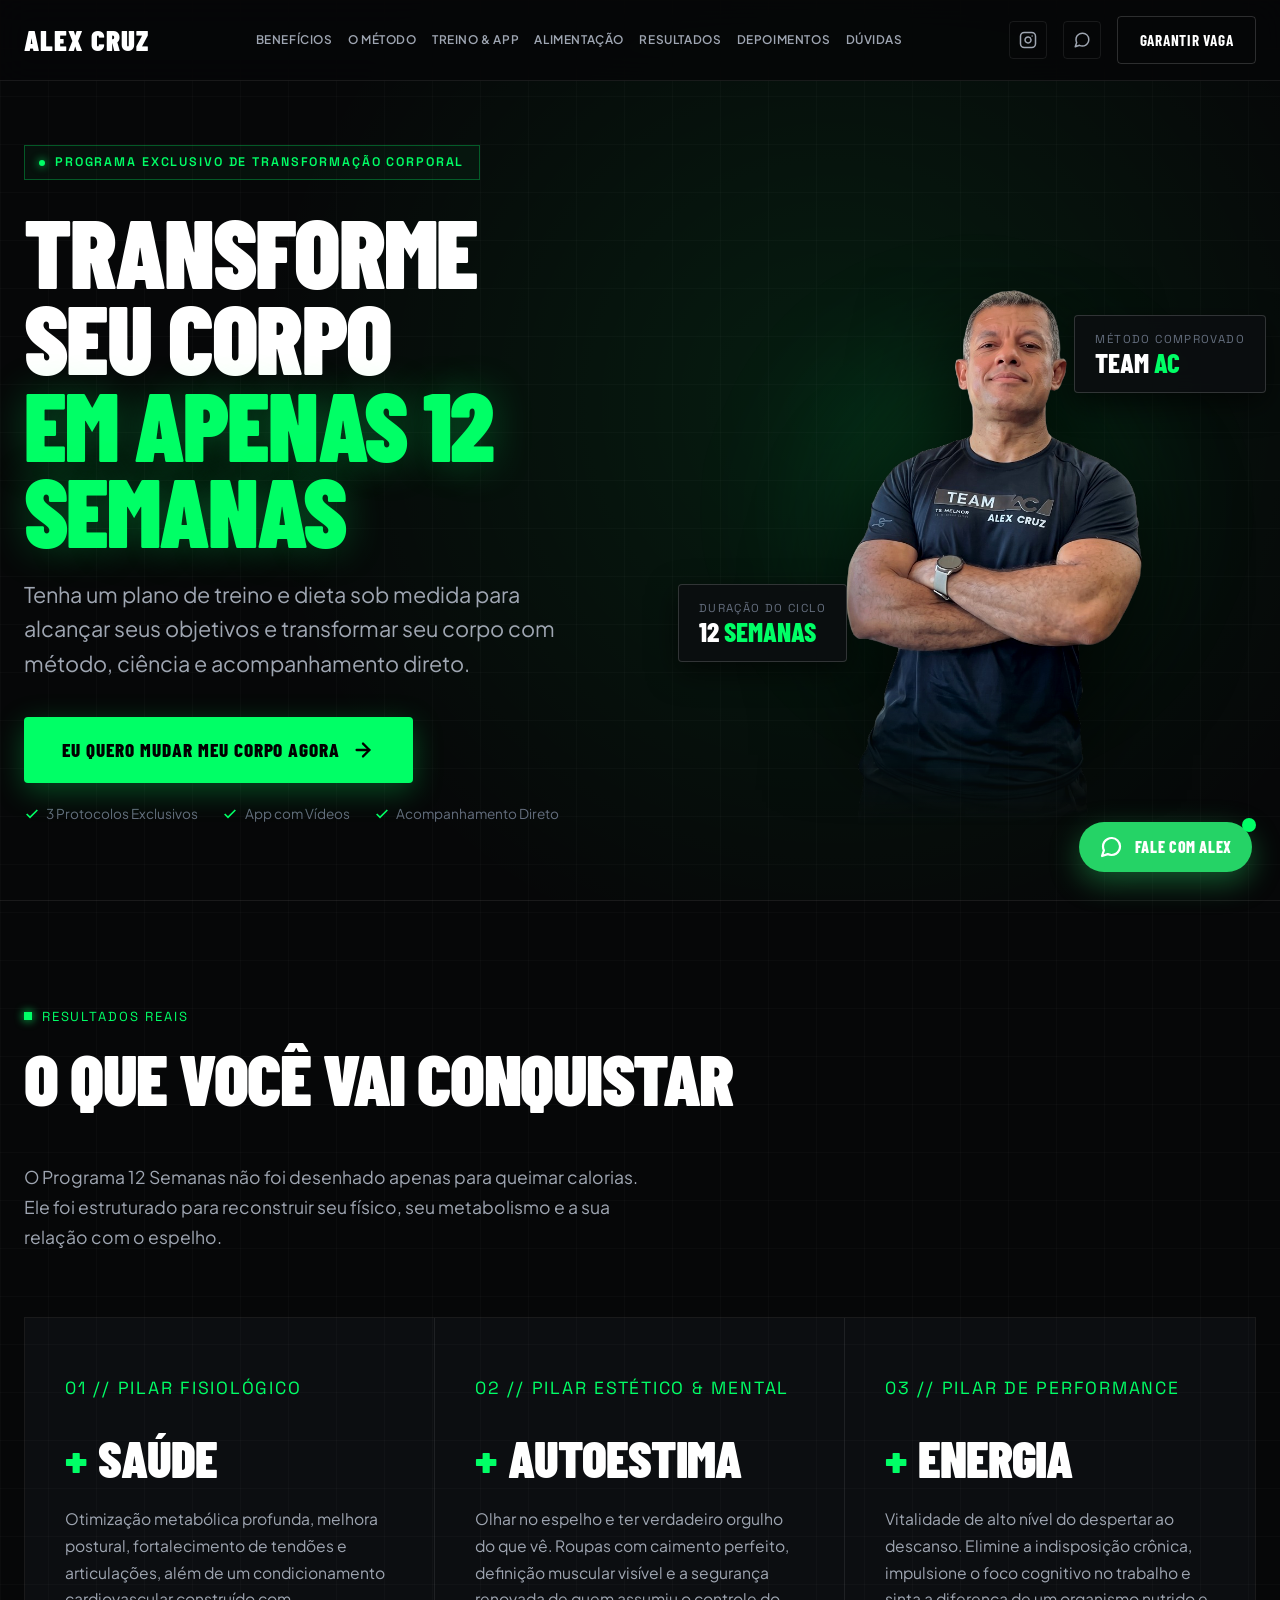
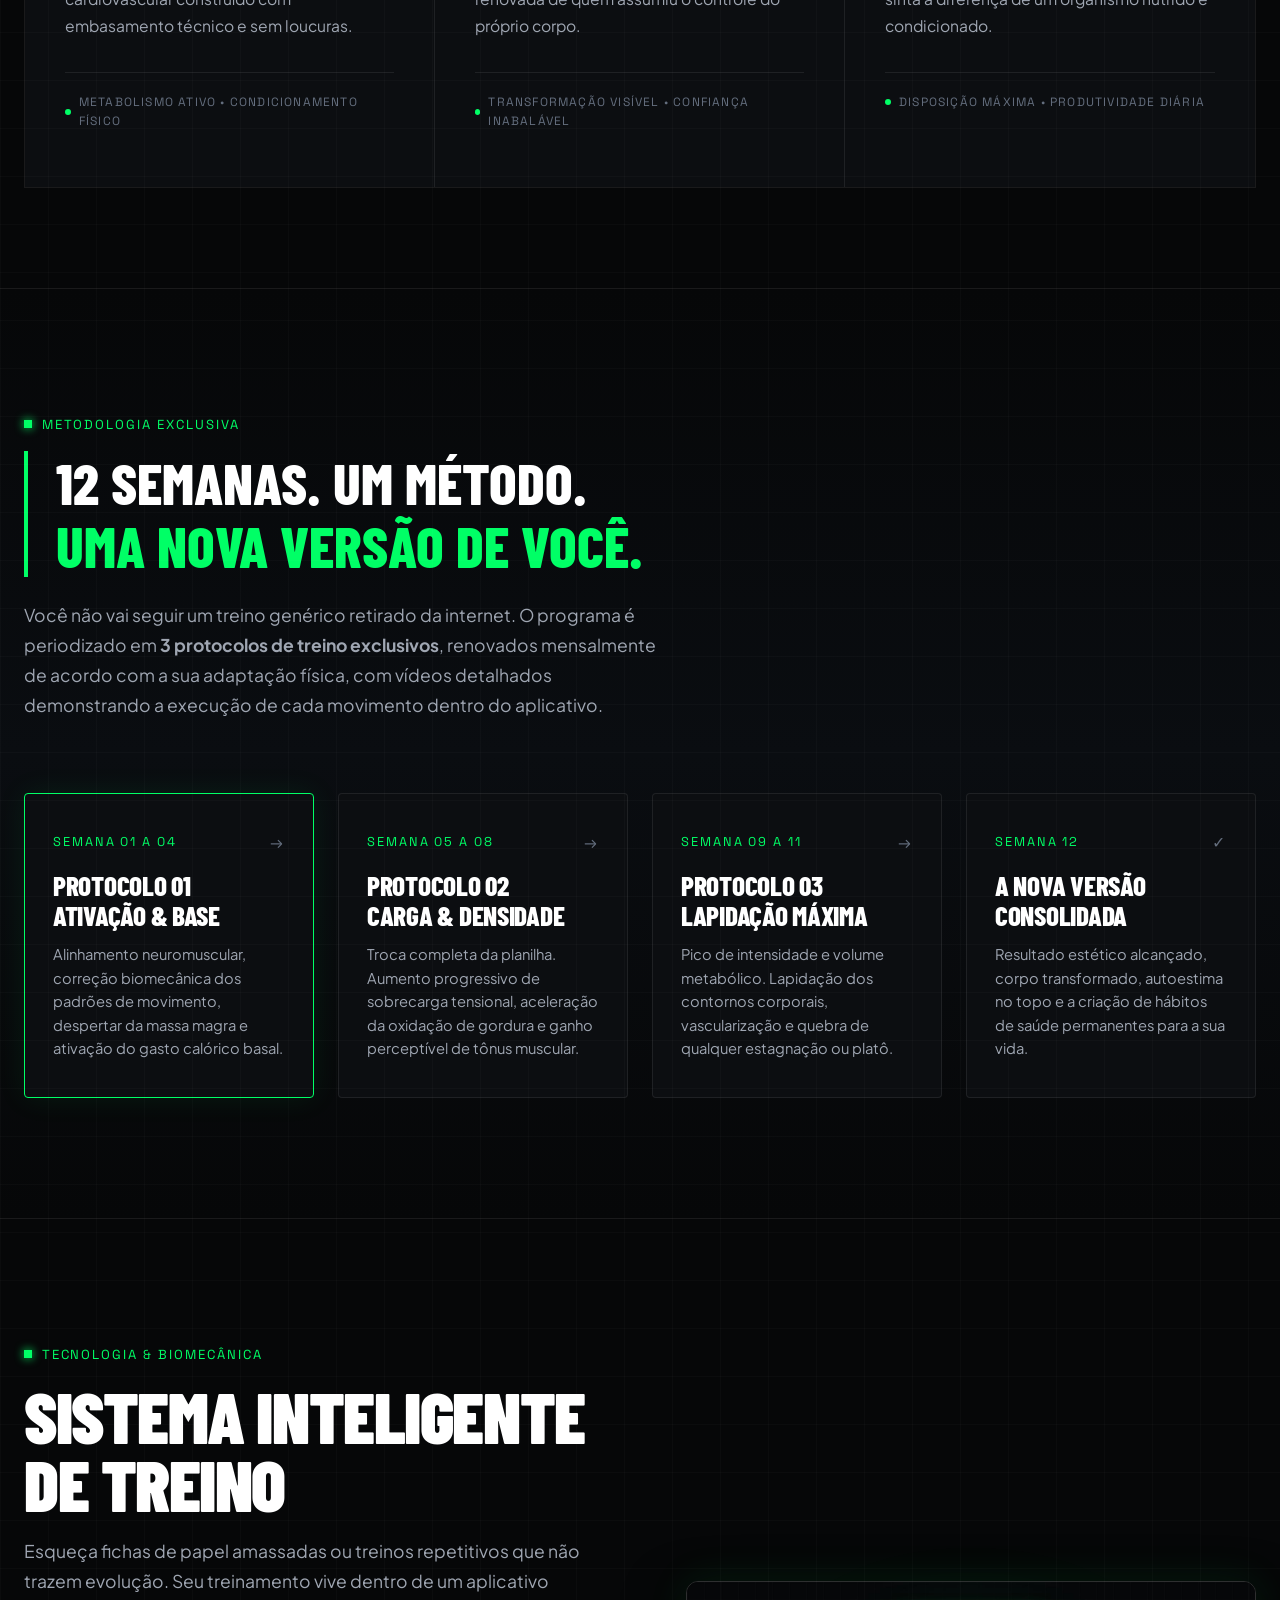
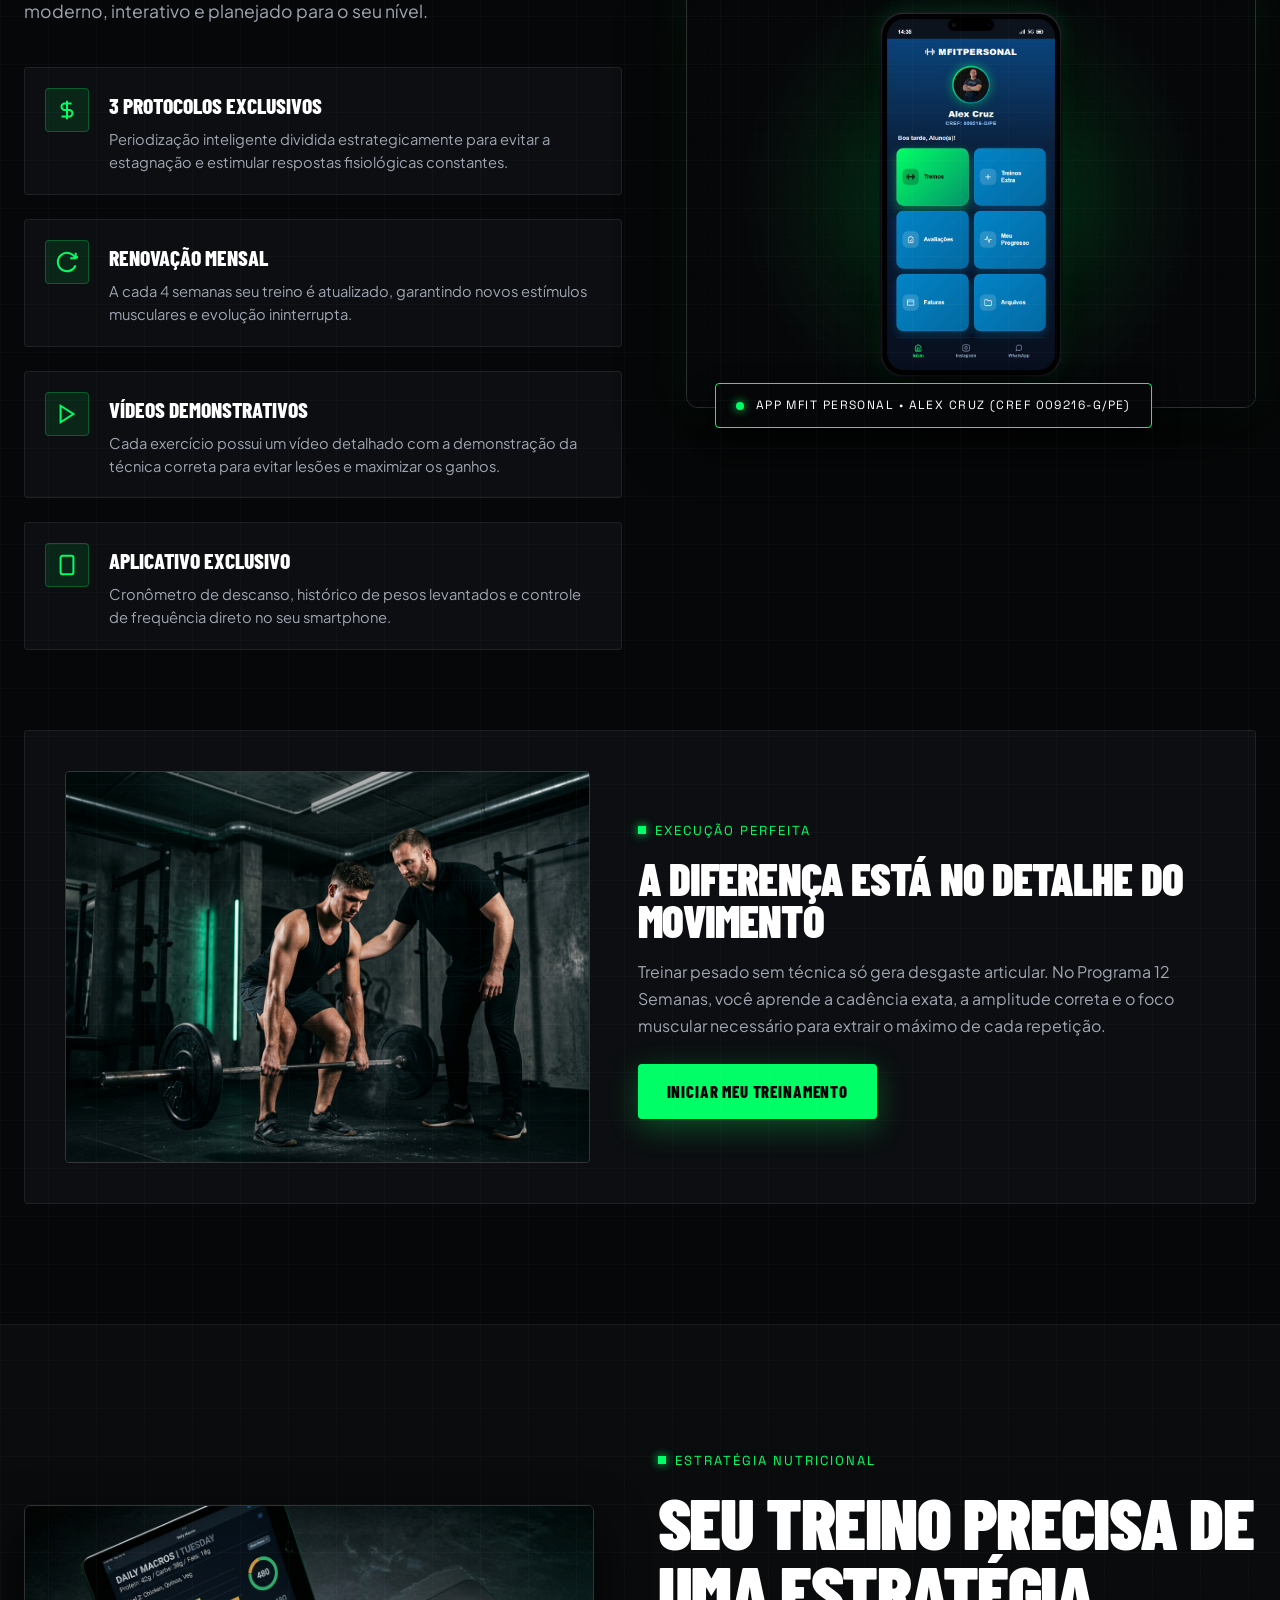
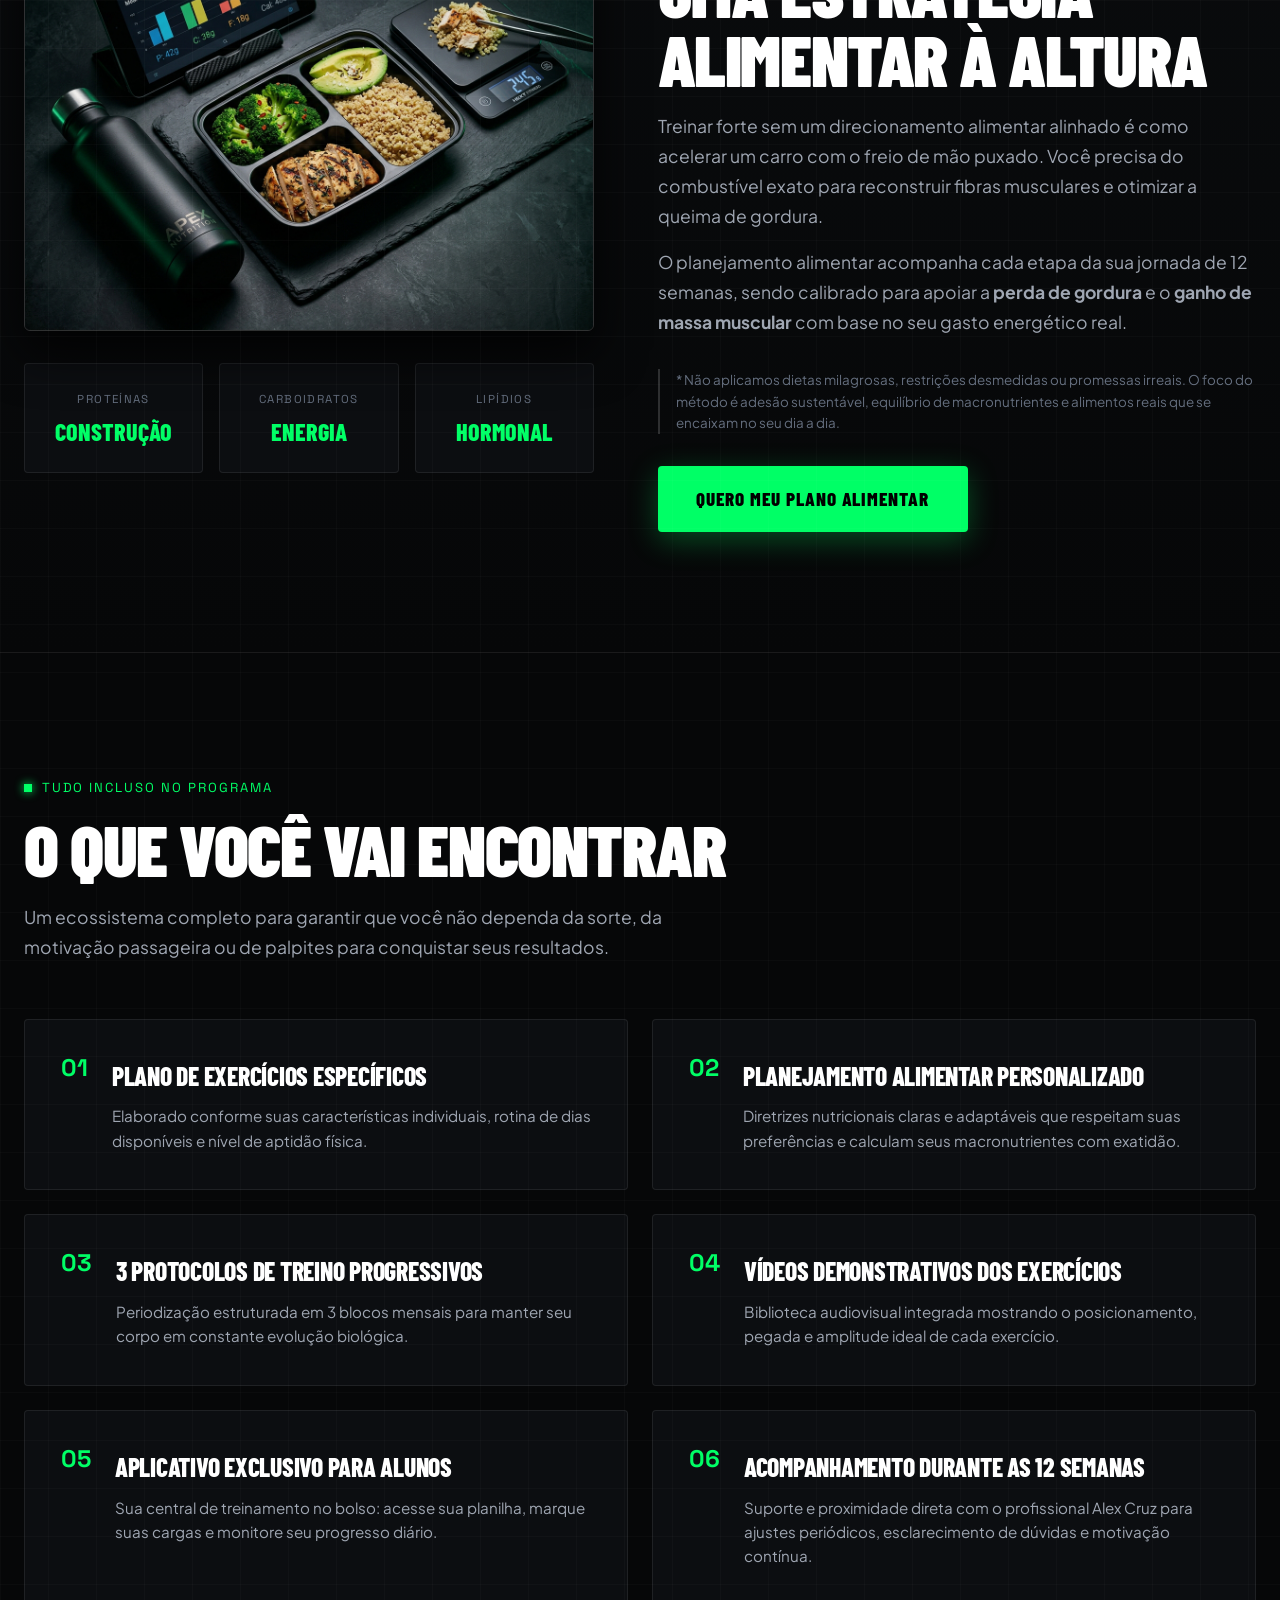
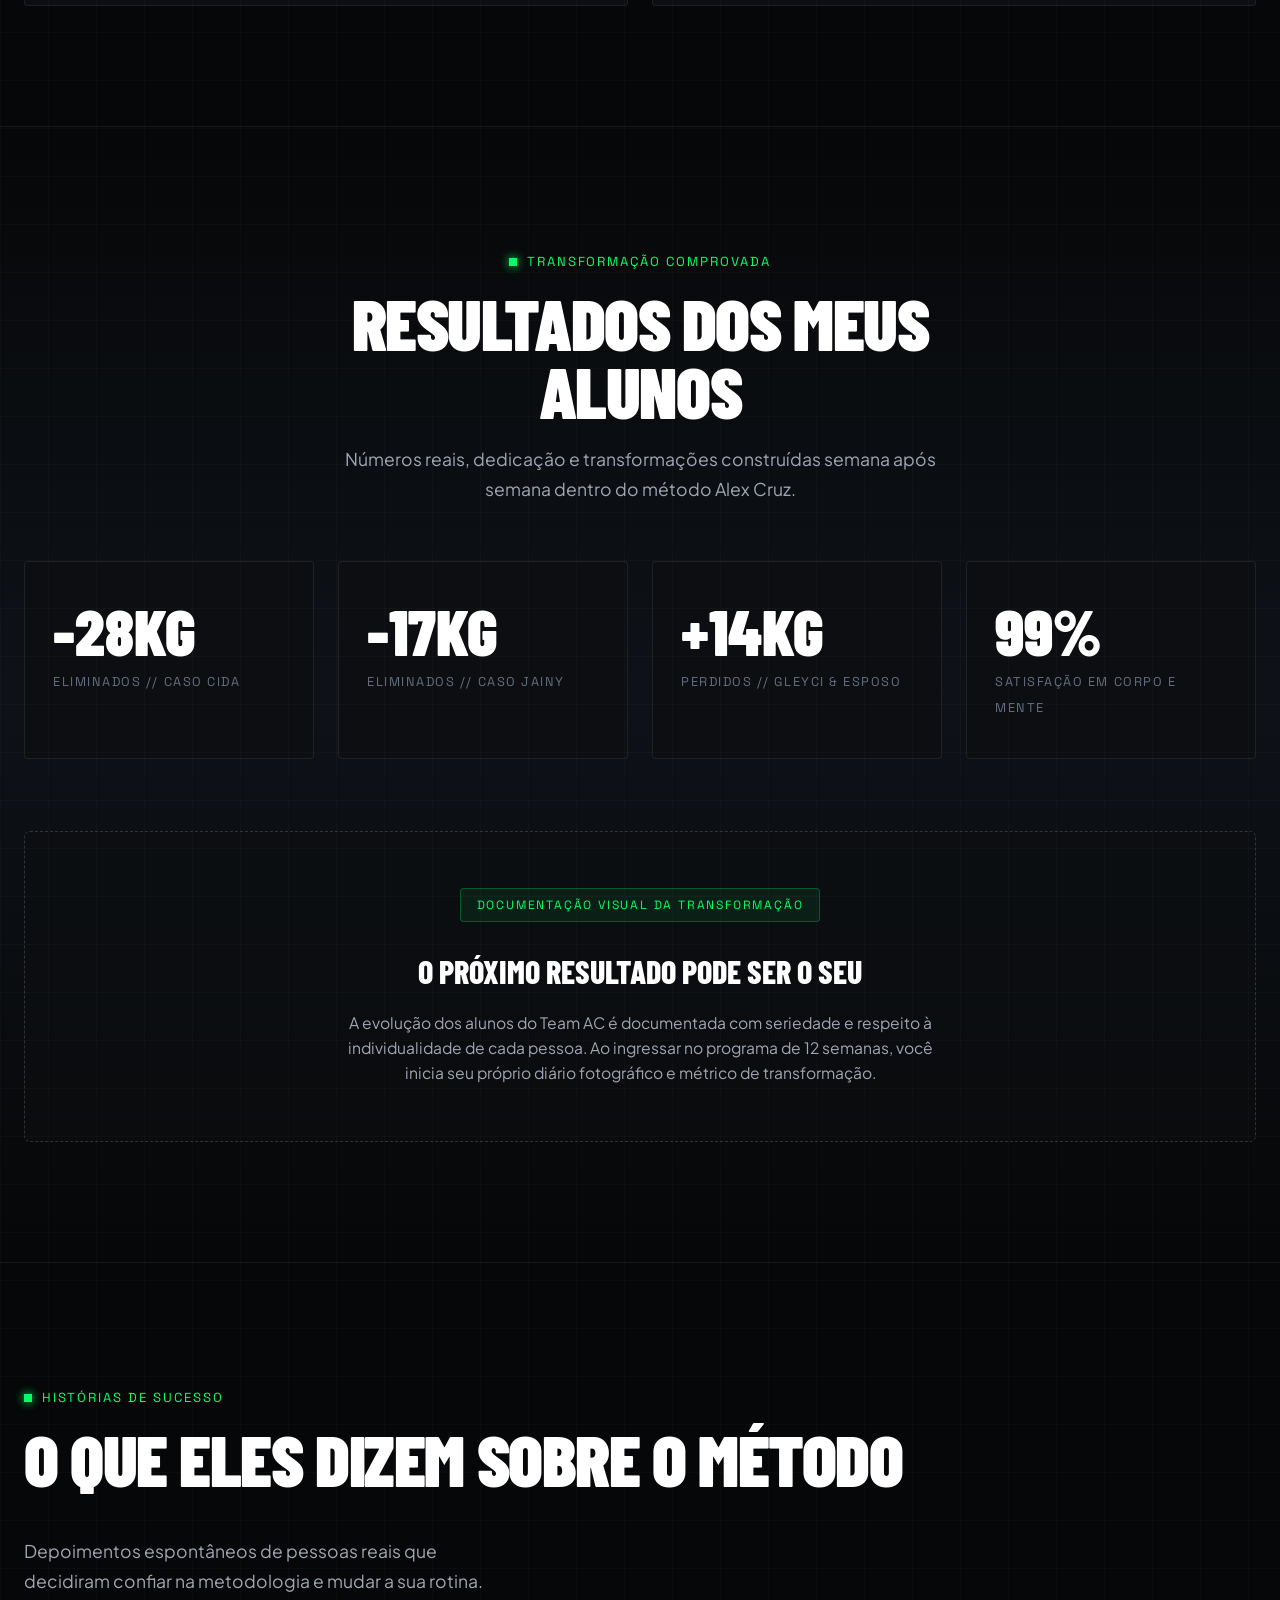
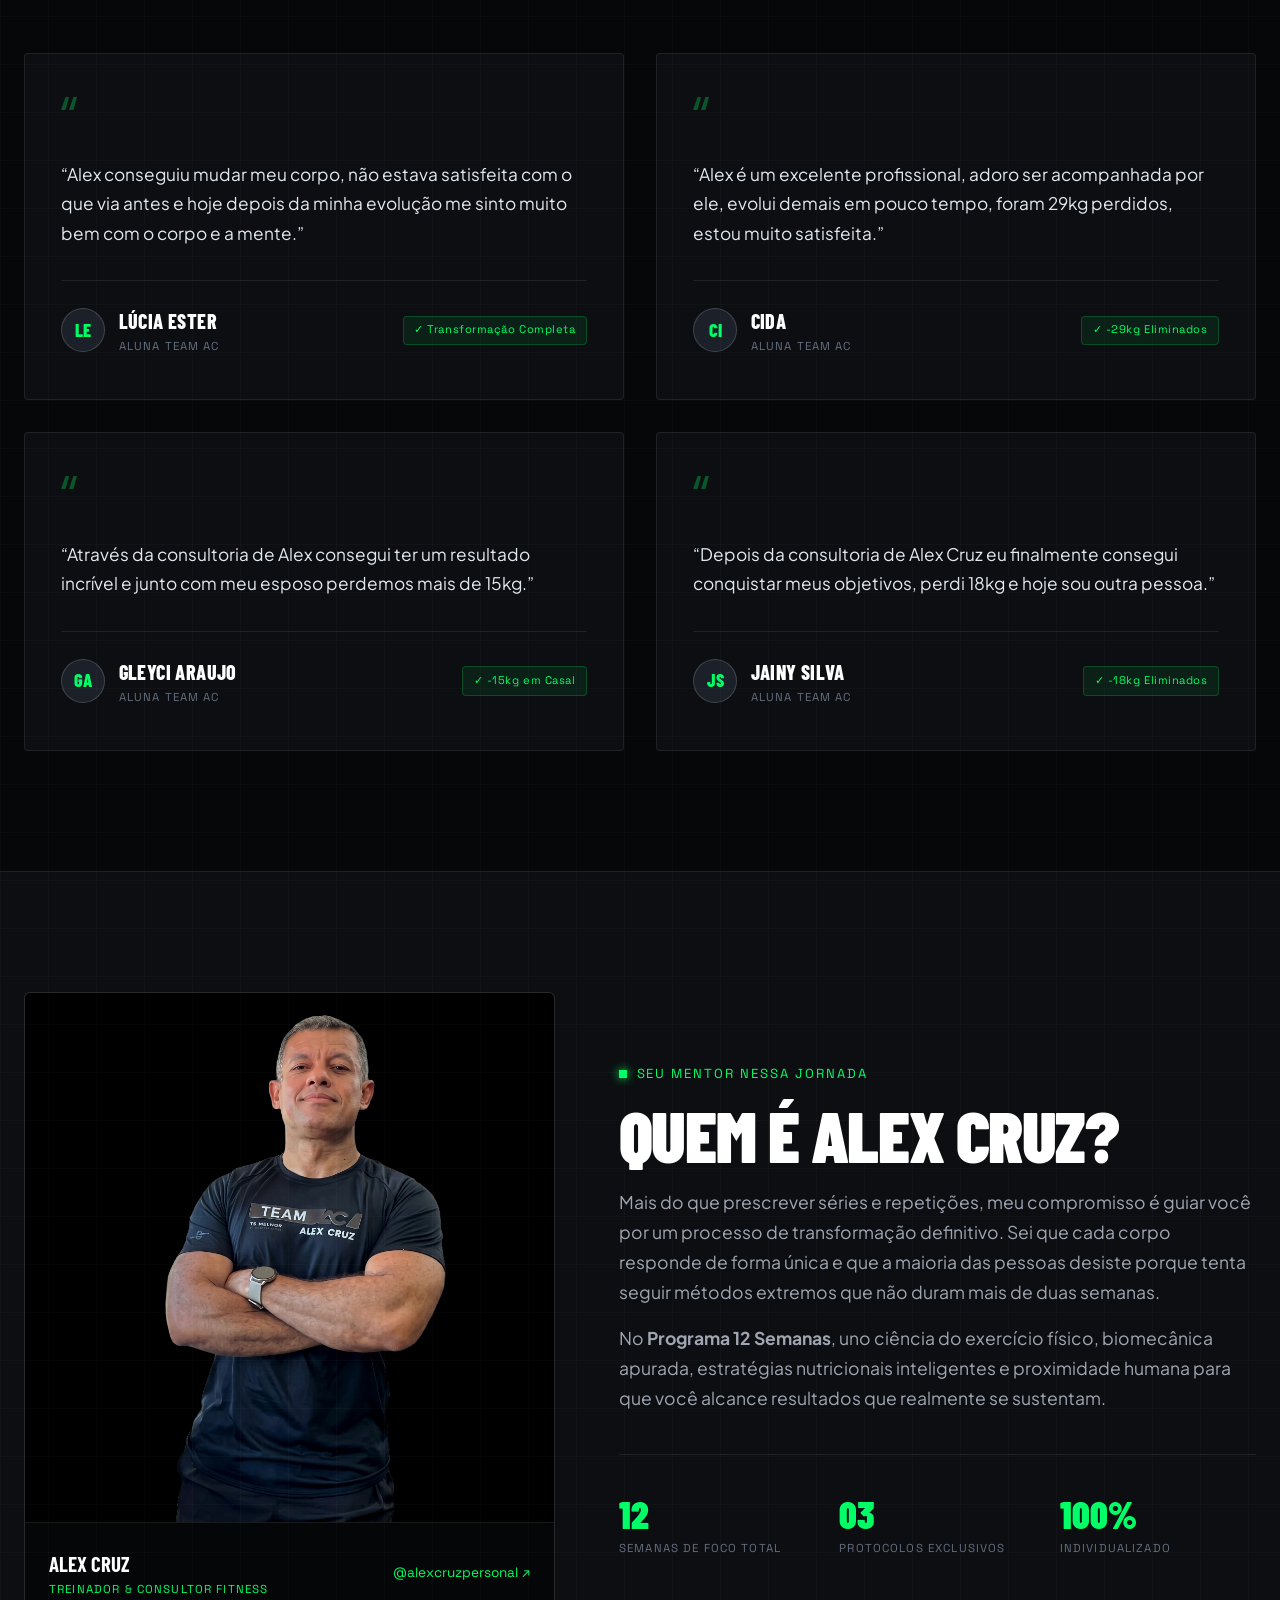
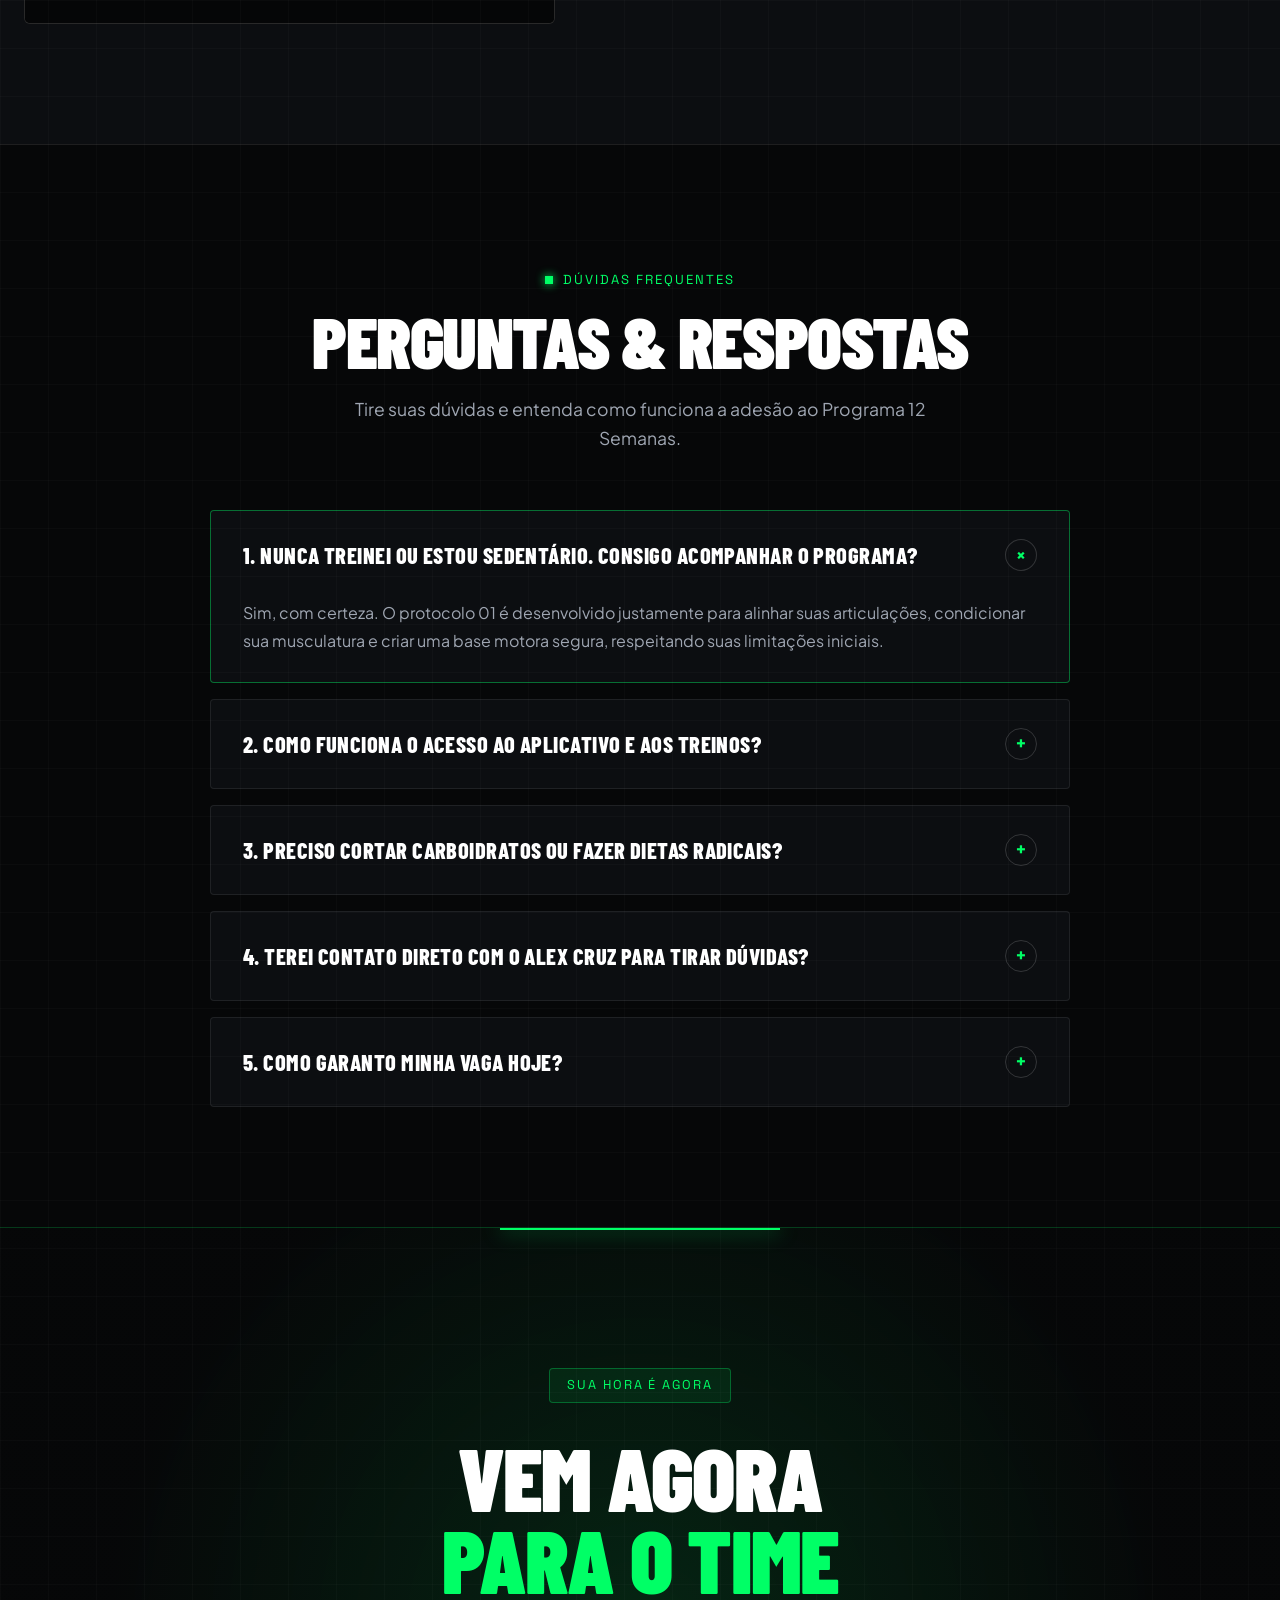
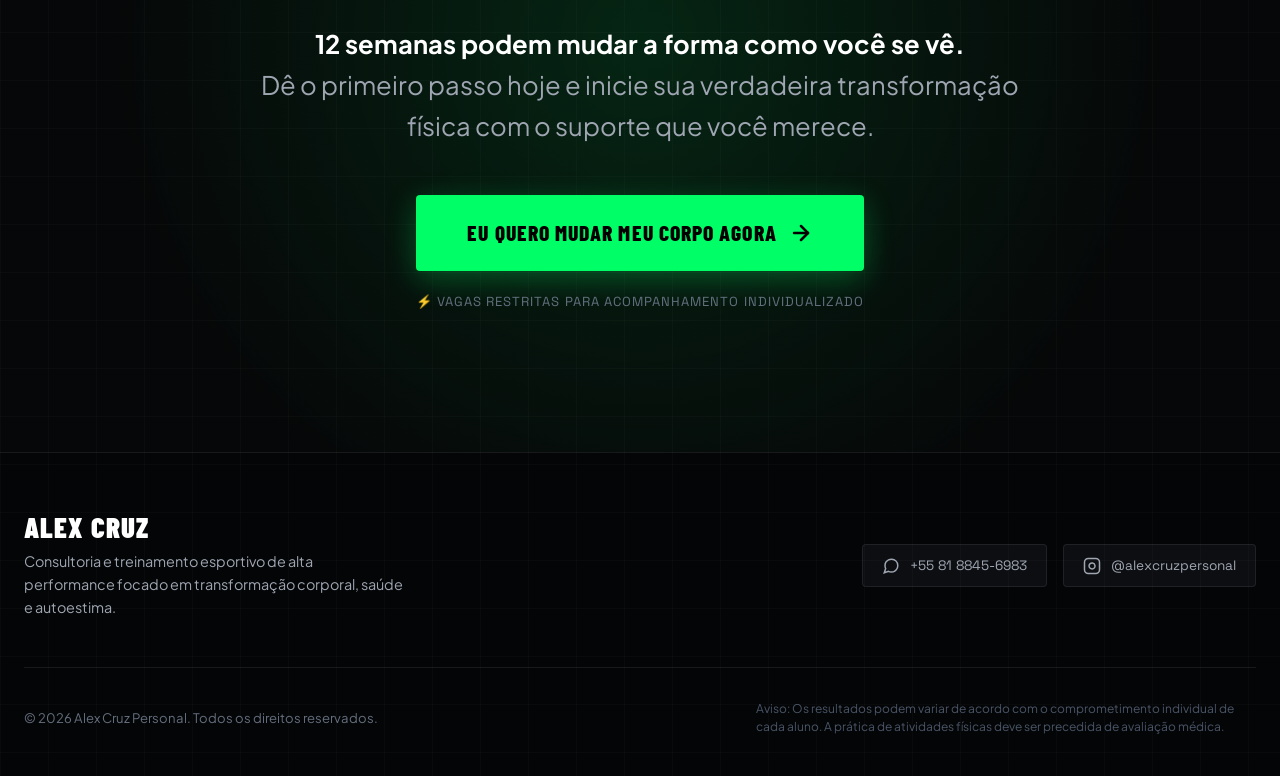
==== commit f7444b31: "Add app mockup HTML and rendering script; update mockup tag" ====
--- a/index.html
+++ b/index.html
@@ -350,7 +350,7 @@
           </div>
           <div class="mockup-floating-tag">
             <span class="dot"></span>
-            <span>PLATAFORMA TEAM AC • 100% DIGITAL</span>
+            <span>APP MFIT PERSONAL • ALEX CRUZ (CREF 009216-G/PE)</span>
           </div>
         </div>
 
